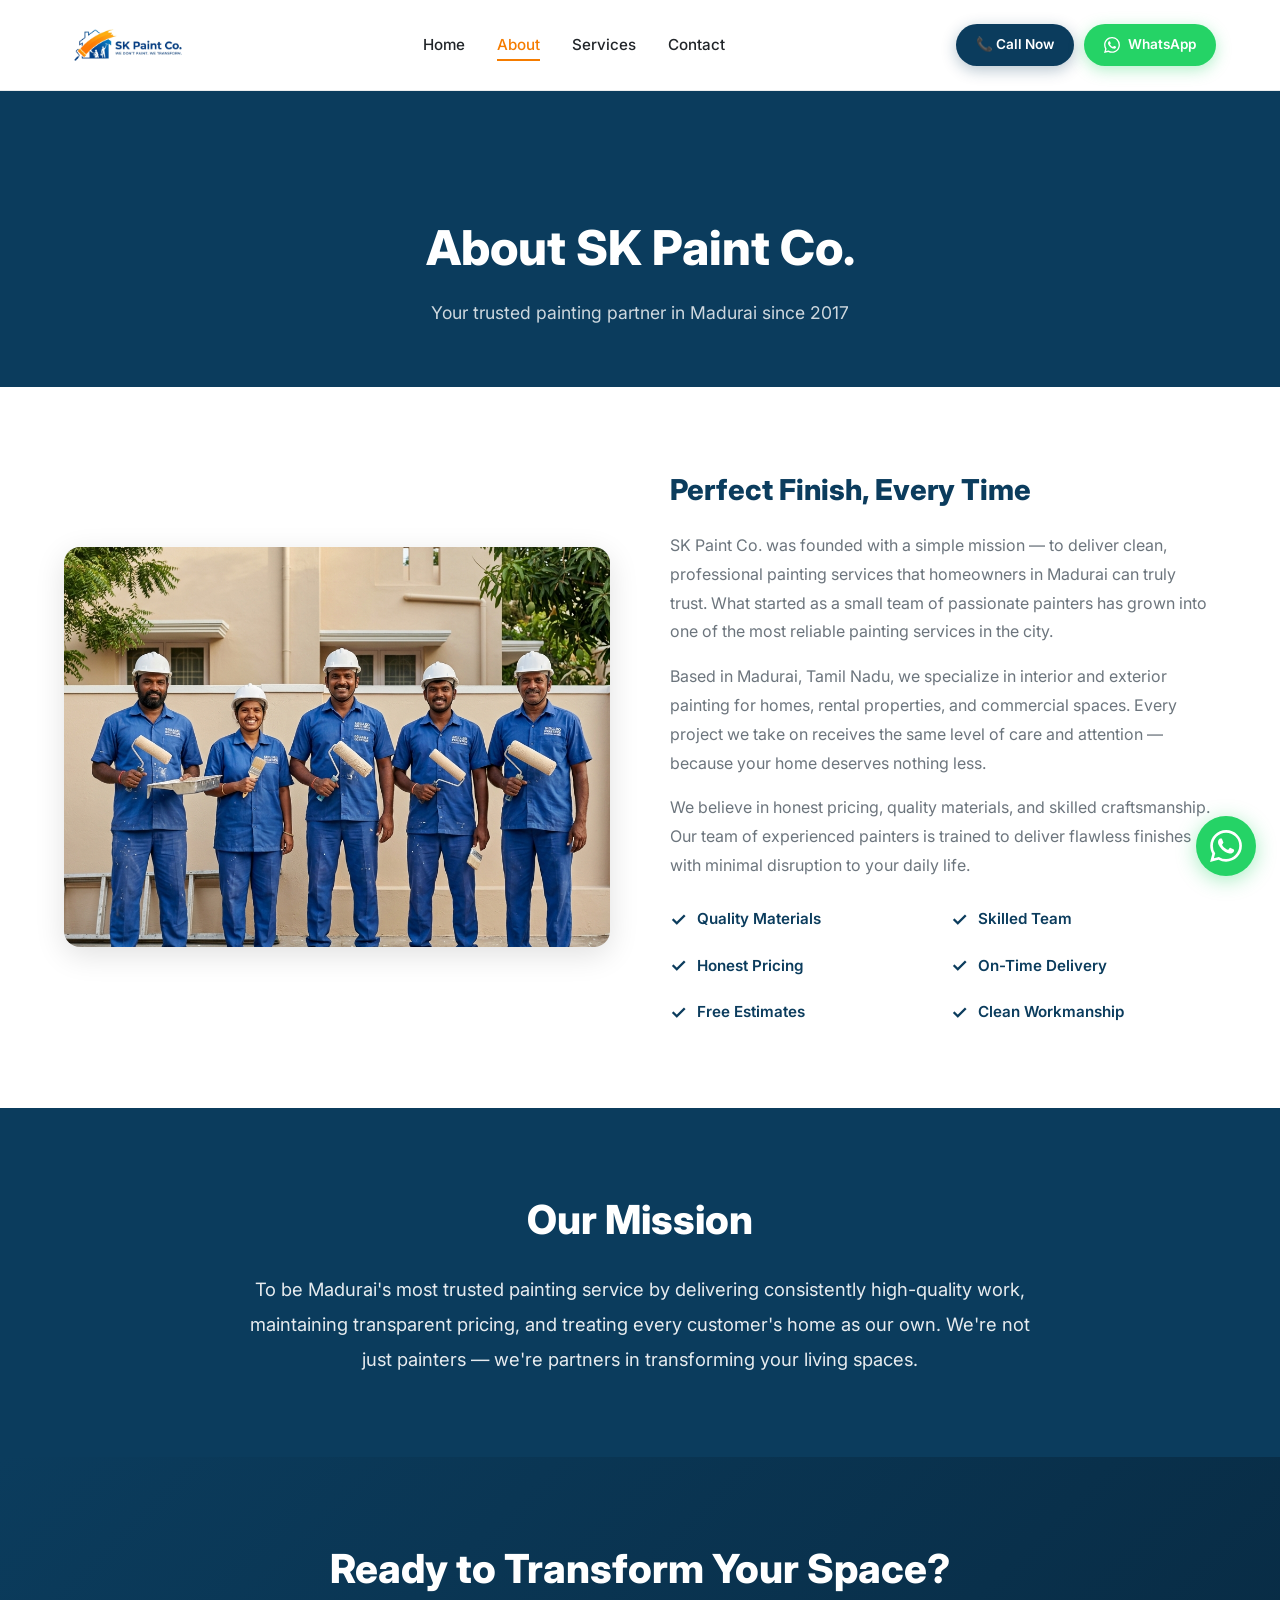
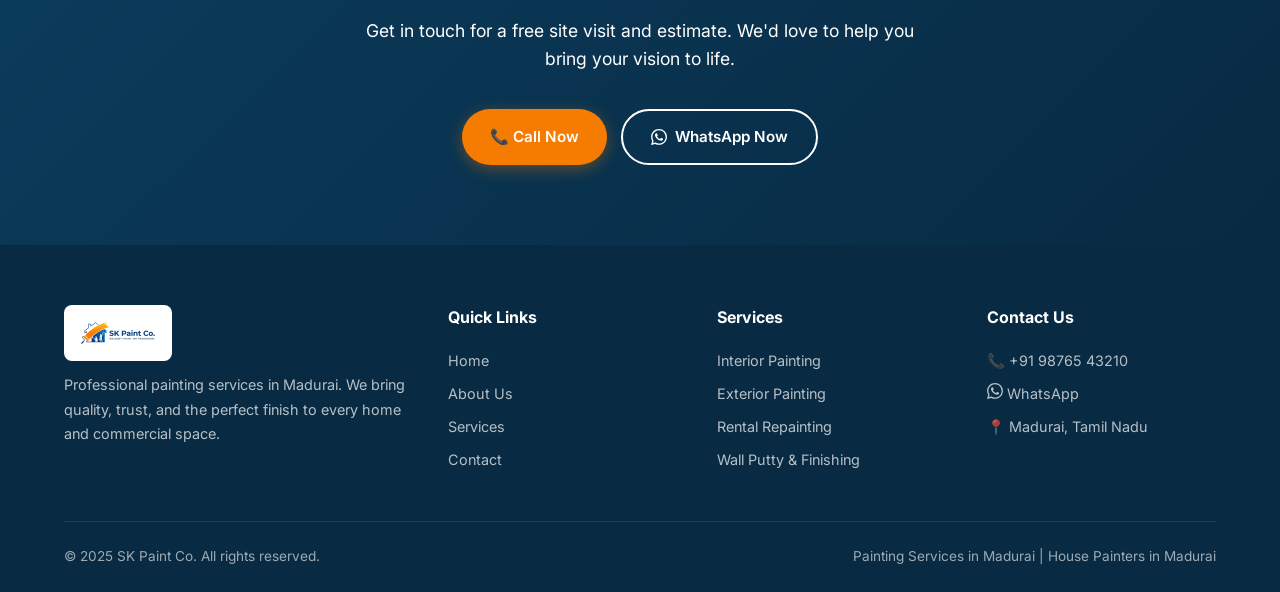
==== about.html @ 04d04ddc "feat: implement multi-page website and contact form for SK Paint Co." ====
<!DOCTYPE html>
<html lang="en">
<head>
  <meta charset="UTF-8">
  <meta name="viewport" content="width=device-width, initial-scale=1.0">
  <title>About Us — SK Paint Co. | House Painters in Madurai</title>
  <meta name="description" content="Learn about SK Paint Co., Madurai's trusted painting service. Our skilled team delivers clean, professional interior and exterior painting with on-time delivery.">
  <link rel="stylesheet" href="style.css">
</head>
<body>

  <!-- HEADER -->
  <header class="header" id="header">
    <div class="container header-inner">
      <a href="index.html" class="logo">
        <img src="images/Logo.jpeg" alt="SK Paint Co." class="logo-img">
      </a>
      <nav class="nav-links">
        <a href="index.html">Home</a>
        <a href="about.html" class="active">About</a>
        <a href="services.html">Services</a>
        <a href="contact.html">Contact</a>
      </nav>
      <div class="header-cta">
        <a href="tel:+919876543210" class="btn btn-call">📞 Call Now</a>
        <a href="https://wa.me/919876543210?text=Hi%20SK%20Paint%20Co.%2C%20I%27d%20like%20a%20free%20quote." class="btn btn-whatsapp" target="_blank"><svg style="width:16px;height:16px;fill:currentColor" viewBox="0 0 24 24"><path d="M17.472 14.382c-.297-.149-1.758-.867-2.03-.967-.273-.099-.471-.148-.67.15-.197.297-.767.966-.94 1.164-.173.199-.347.223-.644.075-.297-.15-1.255-.463-2.39-1.475-.883-.788-1.48-1.761-1.653-2.059-.173-.297-.018-.458.13-.606.134-.133.298-.347.446-.52.149-.174.198-.298.298-.497.099-.198.05-.371-.025-.52-.075-.149-.669-1.612-.916-2.207-.242-.579-.487-.5-.669-.51-.173-.008-.371-.01-.57-.01-.198 0-.52.074-.792.372-.272.297-1.04 1.016-1.04 2.479 0 1.462 1.065 2.875 1.213 3.074.149.198 2.096 3.2 5.077 4.487.709.306 1.262.489 1.694.625.712.227 1.36.195 1.871.118.571-.085 1.758-.719 2.006-1.413.248-.694.248-1.289.173-1.413-.074-.124-.272-.198-.57-.347m-5.421 7.403h-.004a9.87 9.87 0 01-5.031-1.378l-.361-.214-3.741.982.998-3.648-.235-.374a9.86 9.86 0 01-1.51-5.26c.001-5.45 4.436-9.884 9.888-9.884 2.64 0 5.122 1.03 6.988 2.898a9.825 9.825 0 012.893 6.994c-.003 5.45-4.437 9.884-9.885 9.884m8.413-18.297A11.815 11.815 0 0012.05 0C5.495 0 .16 5.335.157 11.892c0 2.096.547 4.142 1.588 5.945L.057 24l6.305-1.654a11.882 11.882 0 005.683 1.448h.005c6.554 0 11.89-5.335 11.893-11.893a11.821 11.821 0 00-3.48-8.413z"/></svg> WhatsApp</a>
      </div>
      <button class="hamburger" id="hamburger" aria-label="Menu">
        <span></span><span></span><span></span>
      </button>
    </div>
  </header>

  <nav class="mobile-nav" id="mobile-nav">
    <a href="index.html">Home</a>
    <a href="about.html" class="active">About</a>
    <a href="services.html">Services</a>
    <a href="contact.html">Contact</a>
    <a href="tel:+919876543210" class="btn btn-call">📞 Call Now</a>
    <a href="https://wa.me/919876543210?text=Hi%20SK%20Paint%20Co.%2C%20I%27d%20like%20a%20free%20quote." class="btn btn-whatsapp" target="_blank"><svg style="width:16px;height:16px;fill:currentColor" viewBox="0 0 24 24"><path d="M17.472 14.382c-.297-.149-1.758-.867-2.03-.967-.273-.099-.471-.148-.67.15-.197.297-.767.966-.94 1.164-.173.199-.347.223-.644.075-.297-.15-1.255-.463-2.39-1.475-.883-.788-1.48-1.761-1.653-2.059-.173-.297-.018-.458.13-.606.134-.133.298-.347.446-.52.149-.174.198-.298.298-.497.099-.198.05-.371-.025-.52-.075-.149-.669-1.612-.916-2.207-.242-.579-.487-.5-.669-.51-.173-.008-.371-.01-.57-.01-.198 0-.52.074-.792.372-.272.297-1.04 1.016-1.04 2.479 0 1.462 1.065 2.875 1.213 3.074.149.198 2.096 3.2 5.077 4.487.709.306 1.262.489 1.694.625.712.227 1.36.195 1.871.118.571-.085 1.758-.719 2.006-1.413.248-.694.248-1.289.173-1.413-.074-.124-.272-.198-.57-.347m-5.421 7.403h-.004a9.87 9.87 0 01-5.031-1.378l-.361-.214-3.741.982.998-3.648-.235-.374a9.86 9.86 0 01-1.51-5.26c.001-5.45 4.436-9.884 9.888-9.884 2.64 0 5.122 1.03 6.988 2.898a9.825 9.825 0 012.893 6.994c-.003 5.45-4.437 9.884-9.885 9.884m8.413-18.297A11.815 11.815 0 0012.05 0C5.495 0 .16 5.335.157 11.892c0 2.096.547 4.142 1.588 5.945L.057 24l6.305-1.654a11.882 11.882 0 005.683 1.448h.005c6.554 0 11.89-5.335 11.893-11.893a11.821 11.821 0 00-3.48-8.413z"/></svg> WhatsApp Us</a>
  </nav>

  <!-- PAGE HERO -->
  <section class="page-hero">
    <div class="container">
      <h1>About SK Paint Co.</h1>
      <p>Your trusted painting partner in Madurai since 2017</p>
    </div>
  </section>

  <!-- ABOUT CONTENT -->
  <section class="section">
    <div class="container about-content">
      <div class="about-img fade-up">
        <img src="images/about-team.png" alt="SK Paint Co. professional painting team in Madurai">
      </div>
      <div class="about-text fade-up">
        <h2>Perfect Finish, Every Time</h2>
        <p>SK Paint Co. was founded with a simple mission — to deliver clean, professional painting services that homeowners in Madurai can truly trust. What started as a small team of passionate painters has grown into one of the most reliable painting services in the city.</p>
        <p>Based in Madurai, Tamil Nadu, we specialize in interior and exterior painting for homes, rental properties, and commercial spaces. Every project we take on receives the same level of care and attention — because your home deserves nothing less.</p>
        <p>We believe in honest pricing, quality materials, and skilled craftsmanship. Our team of experienced painters is trained to deliver flawless finishes with minimal disruption to your daily life.</p>
        <div class="about-values">
          <div class="about-value"><span>✓</span> Quality Materials</div>
          <div class="about-value"><span>✓</span> Skilled Team</div>
          <div class="about-value"><span>✓</span> Honest Pricing</div>
          <div class="about-value"><span>✓</span> On-Time Delivery</div>
          <div class="about-value"><span>✓</span> Free Estimates</div>
          <div class="about-value"><span>✓</span> Clean Workmanship</div>
        </div>
      </div>
    </div>
  </section>

  <!-- MISSION -->
  <section class="section why-section">
    <div class="container" style="text-align:center; max-width:800px;">
      <h2 class="section-title fade-up" style="color:#fff">Our Mission</h2>
      <p class="fade-up" style="font-size:1.15rem; opacity:.9; line-height:1.9; margin-top:20px;">
        To be Madurai's most trusted painting service by delivering consistently high-quality work, maintaining transparent pricing, and treating every customer's home as our own. We're not just painters — we're partners in transforming your living spaces.
      </p>
    </div>
  </section>

  <!-- CTA -->
  <section class="cta-section">
    <div class="container">
      <h2 class="fade-up">Ready to Transform Your Space?</h2>
      <p class="fade-up">Get in touch for a free site visit and estimate. We'd love to help you bring your vision to life.</p>
      <div class="cta-btns fade-up">
        <a href="tel:+919876543210" class="btn btn-primary">📞 Call Now</a>
        <a href="https://wa.me/919876543210?text=Hi%20SK%20Paint%20Co.%2C%20I%27d%20like%20a%20free%20quote." class="btn btn-outline" target="_blank"><svg style="width:16px;height:16px;fill:currentColor" viewBox="0 0 24 24"><path d="M17.472 14.382c-.297-.149-1.758-.867-2.03-.967-.273-.099-.471-.148-.67.15-.197.297-.767.966-.94 1.164-.173.199-.347.223-.644.075-.297-.15-1.255-.463-2.39-1.475-.883-.788-1.48-1.761-1.653-2.059-.173-.297-.018-.458.13-.606.134-.133.298-.347.446-.52.149-.174.198-.298.298-.497.099-.198.05-.371-.025-.52-.075-.149-.669-1.612-.916-2.207-.242-.579-.487-.5-.669-.51-.173-.008-.371-.01-.57-.01-.198 0-.52.074-.792.372-.272.297-1.04 1.016-1.04 2.479 0 1.462 1.065 2.875 1.213 3.074.149.198 2.096 3.2 5.077 4.487.709.306 1.262.489 1.694.625.712.227 1.36.195 1.871.118.571-.085 1.758-.719 2.006-1.413.248-.694.248-1.289.173-1.413-.074-.124-.272-.198-.57-.347m-5.421 7.403h-.004a9.87 9.87 0 01-5.031-1.378l-.361-.214-3.741.982.998-3.648-.235-.374a9.86 9.86 0 01-1.51-5.26c.001-5.45 4.436-9.884 9.888-9.884 2.64 0 5.122 1.03 6.988 2.898a9.825 9.825 0 012.893 6.994c-.003 5.45-4.437 9.884-9.885 9.884m8.413-18.297A11.815 11.815 0 0012.05 0C5.495 0 .16 5.335.157 11.892c0 2.096.547 4.142 1.588 5.945L.057 24l6.305-1.654a11.882 11.882 0 005.683 1.448h.005c6.554 0 11.89-5.335 11.893-11.893a11.821 11.821 0 00-3.48-8.413z"/></svg> WhatsApp Now</a>
      </div>
    </div>
  </section>

  <!-- FOOTER -->
  <footer class="footer">
    <div class="container">
      <div class="footer-grid">
        <div class="footer-about">
          <div class="logo">
            <img src="images/Logo.jpeg" alt="SK Paint Co." class="logo-img">
          </div>
          <p>Professional painting services in Madurai. We bring quality, trust, and the perfect finish to every home and commercial space.</p>
        </div>
        <div>
          <h4>Quick Links</h4>
          <div class="footer-links">
            <a href="index.html">Home</a>
            <a href="about.html">About Us</a>
            <a href="services.html">Services</a>
            <a href="contact.html">Contact</a>
          </div>
        </div>
        <div>
          <h4>Services</h4>
          <div class="footer-links">
            <a href="services.html">Interior Painting</a>
            <a href="services.html">Exterior Painting</a>
            <a href="services.html">Rental Repainting</a>
            <a href="services.html">Wall Putty & Finishing</a>
          </div>
        </div>
        <div>
          <h4>Contact Us</h4>
          <div class="footer-links">
            <a href="tel:+919876543210">📞 +91 98765 43210</a>
            <a href="https://wa.me/919876543210" target="_blank"><svg style="width:16px;height:16px;fill:currentColor" viewBox="0 0 24 24"><path d="M17.472 14.382c-.297-.149-1.758-.867-2.03-.967-.273-.099-.471-.148-.67.15-.197.297-.767.966-.94 1.164-.173.199-.347.223-.644.075-.297-.15-1.255-.463-2.39-1.475-.883-.788-1.48-1.761-1.653-2.059-.173-.297-.018-.458.13-.606.134-.133.298-.347.446-.52.149-.174.198-.298.298-.497.099-.198.05-.371-.025-.52-.075-.149-.669-1.612-.916-2.207-.242-.579-.487-.5-.669-.51-.173-.008-.371-.01-.57-.01-.198 0-.52.074-.792.372-.272.297-1.04 1.016-1.04 2.479 0 1.462 1.065 2.875 1.213 3.074.149.198 2.096 3.2 5.077 4.487.709.306 1.262.489 1.694.625.712.227 1.36.195 1.871.118.571-.085 1.758-.719 2.006-1.413.248-.694.248-1.289.173-1.413-.074-.124-.272-.198-.57-.347m-5.421 7.403h-.004a9.87 9.87 0 01-5.031-1.378l-.361-.214-3.741.982.998-3.648-.235-.374a9.86 9.86 0 01-1.51-5.26c.001-5.45 4.436-9.884 9.888-9.884 2.64 0 5.122 1.03 6.988 2.898a9.825 9.825 0 012.893 6.994c-.003 5.45-4.437 9.884-9.885 9.884m8.413-18.297A11.815 11.815 0 0012.05 0C5.495 0 .16 5.335.157 11.892c0 2.096.547 4.142 1.588 5.945L.057 24l6.305-1.654a11.882 11.882 0 005.683 1.448h.005c6.554 0 11.89-5.335 11.893-11.893a11.821 11.821 0 00-3.48-8.413z"/></svg> WhatsApp</a>
            <a>📍 Madurai, Tamil Nadu</a>
          </div>
        </div>
      </div>
      <div class="footer-bottom">
        <p>&copy; 2025 SK Paint Co. All rights reserved.</p>
        <p>Painting Services in Madurai | House Painters in Madurai</p>
      </div>
    </div>
  </footer>

  <a href="https://wa.me/919876543210?text=Hi%20SK%20Paint%20Co.%2C%20I%27d%20like%20a%20free%20quote." class="whatsapp-float" target="_blank" aria-label="Chat on WhatsApp">
    <svg viewBox="0 0 24 24"><path d="M17.472 14.382c-.297-.149-1.758-.867-2.03-.967-.273-.099-.471-.148-.67.15-.197.297-.767.966-.94 1.164-.173.199-.347.223-.644.075-.297-.15-1.255-.463-2.39-1.475-.883-.788-1.48-1.761-1.653-2.059-.173-.297-.018-.458.13-.606.134-.133.298-.347.446-.52.149-.174.198-.298.298-.497.099-.198.05-.371-.025-.52-.075-.149-.669-1.612-.916-2.207-.242-.579-.487-.5-.669-.51-.173-.008-.371-.01-.57-.01-.198 0-.52.074-.792.372-.272.297-1.04 1.016-1.04 2.479 0 1.462 1.065 2.875 1.213 3.074.149.198 2.096 3.2 5.077 4.487.709.306 1.262.489 1.694.625.712.227 1.36.195 1.871.118.571-.085 1.758-.719 2.006-1.413.248-.694.248-1.289.173-1.413-.074-.124-.272-.198-.57-.347m-5.421 7.403h-.004a9.87 9.87 0 01-5.031-1.378l-.361-.214-3.741.982.998-3.648-.235-.374a9.86 9.86 0 01-1.51-5.26c.001-5.45 4.436-9.884 9.888-9.884 2.64 0 5.122 1.03 6.988 2.898a9.825 9.825 0 012.893 6.994c-.003 5.45-4.437 9.884-9.885 9.884m8.413-18.297A11.815 11.815 0 0012.05 0C5.495 0 .16 5.335.157 11.892c0 2.096.547 4.142 1.588 5.945L.057 24l6.305-1.654a11.882 11.882 0 005.683 1.448h.005c6.554 0 11.89-5.335 11.893-11.893a11.821 11.821 0 00-3.48-8.413z"/></svg>
  </a>

  <script src="script.js"></script>
</body>
</html>
---- style.css ----
/* ===== GOOGLE FONTS ===== */
@import url('https://fonts.googleapis.com/css2?family=Inter:wght@400;500;600;700;800&display=swap');

/* ===== CSS VARIABLES ===== */
:root {
  --primary: #0B3C5D;
  --primary-light: #134e75;
  --primary-dark: #082a42;
  --secondary: #F57C00;
  --secondary-light: #ff9800;
  --secondary-dark: #e06500;
  --white: #ffffff;
  --off-white: #f8f9fa;
  --light-grey: #f0f2f5;
  --mid-grey: #dee2e6;
  --text: #212529;
  --text-light: #6c757d;
  --shadow-sm: 0 1px 3px rgba(0,0,0,.08);
  --shadow-md: 0 4px 12px rgba(0,0,0,.1);
  --shadow-lg: 0 8px 30px rgba(0,0,0,.12);
  --radius: 10px;
  --radius-lg: 16px;
  --transition: .3s ease;
  --max-width: 1200px;
}

/* ===== RESET ===== */
*, *::before, *::after { box-sizing: border-box; margin: 0; padding: 0; }
html { scroll-behavior: smooth; scroll-padding-top: 95px; }
body {
  font-family: 'Inter', system-ui, sans-serif;
  color: var(--text);
  line-height: 1.6;
  background: var(--white);
  -webkit-font-smoothing: antialiased;
}
img { max-width: 100%; height: auto; display: block; }
a { text-decoration: none; color: inherit; }
ul { list-style: none; }
button { cursor: pointer; border: none; font-family: inherit; }

/* ===== UTILITIES ===== */
.container { width: 90%; max-width: var(--max-width); margin: 0 auto; }
.section { padding: 80px 0; }
.section-title {
  font-size: clamp(1.75rem, 4vw, 2.5rem);
  font-weight: 800;
  color: var(--primary);
  text-align: center;
  margin-bottom: 12px;
}
.section-subtitle {
  text-align: center;
  color: var(--text-light);
  font-size: 1.05rem;
  max-width: 600px;
  margin: 0 auto 48px;
}
.btn {
  display: inline-flex;
  align-items: center;
  gap: 8px;
  padding: 14px 28px;
  border-radius: 50px;
  font-weight: 600;
  font-size: .95rem;
  transition: var(--transition);
  white-space: nowrap;
}
.btn-primary {
  background: var(--secondary);
  color: var(--white);
  box-shadow: 0 4px 15px rgba(245,124,0,.35);
}
.btn-primary:hover { background: var(--secondary-dark); transform: translateY(-2px); box-shadow: 0 6px 20px rgba(245,124,0,.45); }
.btn-outline {
  background: transparent;
  color: var(--white);
  border: 2px solid var(--white);
}
.btn-outline:hover { background: var(--white); color: var(--primary); }
.btn-outline-dark {
  background: transparent;
  color: var(--primary);
  border: 2px solid var(--primary);
}
.btn-outline-dark:hover { background: var(--primary); color: var(--white); }
.btn-whatsapp {
  background: #25D366;
  color: var(--white);
  box-shadow: 0 4px 15px rgba(37,211,102,.35);
}
.btn-whatsapp:hover { background: #1fb855; transform: translateY(-2px); }
.btn-call {
  background: var(--primary);
  color: var(--white);
  box-shadow: 0 4px 15px rgba(11,60,93,.3);
}
.btn-call:hover { background: var(--primary-light); transform: translateY(-2px); }

/* ===== HEADER ===== */
.header {
  position: fixed;
  top: 0; left: 0; right: 0;
  z-index: 1000;
  background: rgba(255,255,255,.95);
  backdrop-filter: blur(10px);
  border-bottom: 1px solid rgba(0,0,0,.06);
  transition: var(--transition);
}
.header.scrolled { box-shadow: var(--shadow-md); }
.header-inner {
  display: flex;
  align-items: center;
  justify-content: space-between;
  height: 90px;
}
.logo { display: flex; align-items: center; }
.logo-img {
  height: 70px;
  width: auto;
  object-fit: contain;
}
.footer .logo-img {
  height: 56px;
  background: var(--white);
  border-radius: 8px;
  padding: 4px 10px;
}
.nav-links { display: flex; gap: 32px; align-items: center; }
.nav-links a {
  font-weight: 500;
  color: var(--text);
  position: relative;
  font-size: .95rem;
  transition: var(--transition);
}
.nav-links a:hover, .nav-links a.active { color: var(--secondary); }
.nav-links a::after {
  content: '';
  position: absolute;
  bottom: -4px; left: 0;
  width: 0; height: 2px;
  background: var(--secondary);
  transition: var(--transition);
}
.nav-links a:hover::after, .nav-links a.active::after { width: 100%; }
.header-cta { display: flex; gap: 10px; }
.header-cta .btn { padding: 10px 20px; font-size: .85rem; }
.hamburger {
  display: none;
  flex-direction: column;
  gap: 5px;
  background: none;
  padding: 5px;
}
.hamburger span {
  width: 24px; height: 2.5px;
  background: var(--primary);
  border-radius: 2px;
  transition: var(--transition);
}
.mobile-nav {
  display: none;
  position: fixed;
  top: 90px; left: 0; right: 0; bottom: 0;
  background: var(--white);
  z-index: 999;
  padding: 30px;
  flex-direction: column;
  gap: 8px;
}
.mobile-nav.open { display: flex; }
.mobile-nav a {
  font-size: 1.1rem;
  padding: 14px 0;
  font-weight: 500;
  border-bottom: 1px solid var(--light-grey);
  color: var(--text);
}
.mobile-nav a.active { color: var(--secondary); }
.mobile-nav .btn { margin-top: 10px; justify-content: center; }

@media (max-width: 900px) {
  .nav-links, .header-cta { display: none; }
  .hamburger { display: flex; }
}

/* ===== HERO ===== */
.hero {
  position: relative;
  min-height: 92vh;
  display: flex;
  align-items: center;
  overflow: hidden;
  margin-top: 90px;
}
.hero-bg {
  position: absolute;
  inset: 0;
  background-size: cover;
  background-position: center;
  filter: brightness(.35);
}
.hero-content {
  position: relative;
  z-index: 2;
  color: var(--white);
  max-width: 680px;
}
.hero-badge {
  display: inline-flex;
  align-items: center;
  gap: 8px;
  background: rgba(245,124,0,.2);
  border: 1px solid rgba(245,124,0,.4);
  padding: 8px 18px;
  border-radius: 50px;
  font-size: .85rem;
  font-weight: 500;
  color: var(--secondary-light);
  margin-bottom: 24px;
}
.hero h1 {
  font-size: clamp(2rem, 5.5vw, 3.5rem);
  font-weight: 800;
  line-height: 1.15;
  margin-bottom: 20px;
}
.hero h1 span { color: var(--secondary); }
.hero p {
  font-size: clamp(1rem, 2vw, 1.2rem);
  opacity: .9;
  margin-bottom: 36px;
  line-height: 1.7;
}
.hero-btns { display: flex; gap: 14px; flex-wrap: wrap; }
.hero-stats {
  display: flex;
  gap: 40px;
  margin-top: 50px;
  padding-top: 30px;
  border-top: 1px solid rgba(255,255,255,.15);
}
.hero-stat h3 { font-size: 1.8rem; font-weight: 800; color: var(--secondary); }
.hero-stat p { font-size: .85rem; opacity: .7; margin-top: 2px; }

/* ===== SERVICES CARDS ===== */
.services-grid {
  display: grid;
  grid-template-columns: repeat(auto-fit, minmax(260px, 1fr));
  gap: 24px;
}
.service-card {
  background: var(--white);
  border-radius: var(--radius-lg);
  padding: 36px 28px;
  box-shadow: var(--shadow-sm);
  border: 1px solid var(--light-grey);
  transition: var(--transition);
  text-align: center;
}
.service-card:hover {
  transform: translateY(-6px);
  box-shadow: var(--shadow-lg);
  border-color: var(--secondary);
}
.service-icon {
  width: 64px; height: 64px;
  background: linear-gradient(135deg, var(--primary), var(--primary-light));
  border-radius: 16px;
  display: flex; align-items: center; justify-content: center;
  margin: 0 auto 20px;
  font-size: 1.6rem;
  color: var(--white);
}
.service-card h3 { font-size: 1.15rem; font-weight: 700; color: var(--primary); margin-bottom: 10px; }
.service-card p { font-size: .9rem; color: var(--text-light); line-height: 1.6; }

/* ===== WHY CHOOSE US ===== */
.why-section { background: var(--primary); color: var(--white); }
.why-section .section-title { color: var(--white); }
.why-section .section-subtitle { color: rgba(255,255,255,.7); }
.why-grid {
  display: grid;
  grid-template-columns: repeat(auto-fit, minmax(200px, 1fr));
  gap: 30px;
}
.why-card {
  text-align: center;
  padding: 30px 20px;
  border-radius: var(--radius-lg);
  background: rgba(255,255,255,.06);
  border: 1px solid rgba(255,255,255,.1);
  transition: var(--transition);
}
.why-card:hover { background: rgba(255,255,255,.1); transform: translateY(-4px); }
.why-icon {
  font-size: 2.2rem;
  margin-bottom: 16px;
}
.why-card h3 { font-size: 1.05rem; font-weight: 700; margin-bottom: 8px; }
.why-card p { font-size: .85rem; opacity: .75; line-height: 1.6; }

/* ===== GALLERY ===== */
.gallery-grid {
  display: grid;
  grid-template-columns: repeat(auto-fit, minmax(320px, 1fr));
  gap: 24px;
}
.gallery-item {
  border-radius: var(--radius-lg);
  overflow: hidden;
  box-shadow: var(--shadow-md);
  position: relative;
}
.gallery-item img {
  width: 100%;
  height: 280px;
  object-fit: cover;
  transition: transform .5s ease;
}
.gallery-item:hover img { transform: scale(1.05); }
.gallery-label {
  position: absolute;
  bottom: 0; left: 0; right: 0;
  padding: 16px 20px;
  background: linear-gradient(transparent, rgba(0,0,0,.7));
  color: var(--white);
  font-weight: 600;
  font-size: .9rem;
}

/* ===== TESTIMONIALS ===== */
.testimonials-section { background: var(--off-white); }
.testimonials-grid {
  display: grid;
  grid-template-columns: repeat(auto-fit, minmax(300px, 1fr));
  gap: 24px;
}
.testimonial-card {
  background: var(--white);
  border-radius: var(--radius-lg);
  padding: 32px;
  box-shadow: var(--shadow-sm);
  border: 1px solid var(--light-grey);
}
.testimonial-stars { color: #fbbf24; font-size: 1.1rem; margin-bottom: 14px; letter-spacing: 2px; }
.testimonial-card p { font-size: .95rem; color: var(--text-light); line-height: 1.7; margin-bottom: 20px; font-style: italic; }
.testimonial-author { display: flex; align-items: center; gap: 12px; }
.testimonial-avatar {
  width: 44px; height: 44px;
  border-radius: 50%;
  background: var(--primary);
  display: flex; align-items: center; justify-content: center;
  color: var(--white); font-weight: 700; font-size: 1rem;
}
.testimonial-name { font-weight: 600; font-size: .95rem; }
.testimonial-location { font-size: .8rem; color: var(--text-light); }

/* ===== CTA BANNER ===== */
.cta-section {
  background: linear-gradient(135deg, var(--primary) 0%, var(--primary-dark) 100%);
  color: var(--white);
  text-align: center;
  padding: 80px 0;
}
.cta-section h2 {
  font-size: clamp(1.75rem, 4vw, 2.5rem);
  font-weight: 800;
  margin-bottom: 16px;
}
.cta-section p { opacity: .85; font-size: 1.1rem; margin-bottom: 36px; max-width: 550px; margin-left: auto; margin-right: auto; }
.cta-btns { display: flex; gap: 14px; justify-content: center; flex-wrap: wrap; }

/* ===== ABOUT PAGE ===== */
.page-hero {
  background: var(--primary);
  color: var(--white);
  text-align: center;
  padding: 120px 0 60px;
  margin-top: 90px;
}
.page-hero h1 { font-size: clamp(2rem, 4vw, 3rem); font-weight: 800; margin-bottom: 12px; }
.page-hero p { opacity: .8; font-size: 1.1rem; }
.about-content {
  display: grid;
  grid-template-columns: 1fr 1fr;
  gap: 60px;
  align-items: center;
}
.about-img { border-radius: var(--radius-lg); overflow: hidden; box-shadow: var(--shadow-lg); }
.about-img img { width: 100%; height: 400px; object-fit: cover; }
.about-text h2 { font-size: 1.8rem; font-weight: 800; color: var(--primary); margin-bottom: 18px; }
.about-text p { color: var(--text-light); margin-bottom: 16px; line-height: 1.8; }
.about-values {
  display: grid;
  grid-template-columns: 1fr 1fr;
  gap: 16px;
  margin-top: 24px;
}
.about-value {
  display: flex;
  align-items: center;
  gap: 10px;
  font-weight: 600;
  color: var(--primary);
  font-size: .95rem;
}
.about-value span { font-size: 1.2rem; }

@media (max-width: 768px) {
  .about-content { grid-template-columns: 1fr; gap: 30px; }
  .about-img img { height: 260px; }
}

/* ===== SERVICE DETAIL ===== */
.service-detail {
  display: grid;
  grid-template-columns: 1fr 1fr;
  gap: 50px;
  align-items: start;
  padding: 40px 0;
  border-bottom: 1px solid var(--light-grey);
}
.service-detail:last-child { border-bottom: none; }
.service-detail:nth-child(even) { direction: rtl; }
.service-detail:nth-child(even) > * { direction: ltr; }
.service-detail-img { border-radius: var(--radius-lg); overflow: hidden; box-shadow: var(--shadow-md); }
.service-detail-img img { width: 100%; height: 300px; object-fit: cover; }
.service-detail-content h3 { font-size: 1.5rem; font-weight: 700; color: var(--primary); margin-bottom: 12px; }
.service-detail-content > p { color: var(--text-light); margin-bottom: 20px; line-height: 1.7; }
.service-benefits { display: flex; flex-direction: column; gap: 10px; margin-bottom: 20px; }
.service-benefits li {
  display: flex; align-items: center; gap: 10px;
  font-size: .9rem; color: var(--text);
}
.service-benefits li::before { content: '✓'; color: var(--secondary); font-weight: 700; }
.service-suitable {
  background: var(--off-white);
  padding: 14px 18px;
  border-radius: var(--radius);
  font-size: .85rem;
  color: var(--text-light);
}
.service-suitable strong { color: var(--primary); }

@media (max-width: 768px) {
  .service-detail { grid-template-columns: 1fr; gap: 24px; }
  .service-detail:nth-child(even) { direction: ltr; }
}

/* ===== CONTACT ===== */
.contact-grid {
  display: grid;
  grid-template-columns: 1fr 1.2fr;
  gap: 50px;
}
.contact-info-card {
  background: var(--primary);
  color: var(--white);
  border-radius: var(--radius-lg);
  padding: 40px;
}
.contact-info-card h3 { font-size: 1.5rem; font-weight: 700; margin-bottom: 8px; }
.contact-info-card > p { opacity: .8; margin-bottom: 30px; font-size: .95rem; }
.contact-item {
  display: flex;
  align-items: center;
  gap: 16px;
  margin-bottom: 24px;
}
.contact-item-icon {
  width: 48px; height: 48px;
  background: rgba(255,255,255,.1);
  border-radius: 12px;
  display: flex; align-items: center; justify-content: center;
  font-size: 1.3rem;
  flex-shrink: 0;
}
.contact-item-text h4 { font-weight: 600; margin-bottom: 2px; }
.contact-item-text p { font-size: .9rem; opacity: .8; }
.contact-item-text a { color: var(--white); }
.contact-item-text a:hover { color: var(--secondary); }
.contact-socials { display: flex; gap: 12px; margin-top: 30px; padding-top: 24px; border-top: 1px solid rgba(255,255,255,.15); }
.contact-socials a {
  width: 42px; height: 42px;
  background: rgba(255,255,255,.1);
  border-radius: 10px;
  display: flex; align-items: center; justify-content: center;
  font-size: 1.1rem;
  transition: var(--transition);
}
.contact-socials a:hover { background: var(--secondary); }
.contact-form {
  background: var(--white);
  border-radius: var(--radius-lg);
  padding: 40px;
  box-shadow: var(--shadow-md);
  border: 1px solid var(--light-grey);
}
.contact-form h3 { font-size: 1.3rem; font-weight: 700; color: var(--primary); margin-bottom: 24px; }
.form-group { margin-bottom: 18px; }
.form-group label { display: block; font-weight: 500; font-size: .9rem; margin-bottom: 6px; color: var(--text); }
.form-group input, .form-group textarea, .form-group select {
  width: 100%;
  padding: 12px 16px;
  border: 1.5px solid var(--mid-grey);
  border-radius: var(--radius);
  font-family: inherit;
  font-size: .95rem;
  transition: var(--transition);
  background: var(--off-white);
}
.form-group input:focus, .form-group textarea:focus, .form-group select:focus {
  outline: none;
  border-color: var(--primary);
  background: var(--white);
  box-shadow: 0 0 0 3px rgba(11,60,93,.1);
}
.form-group textarea { resize: vertical; min-height: 100px; }
.form-row { display: grid; grid-template-columns: 1fr 1fr; gap: 16px; }
.form-submit { width: 100%; padding: 14px; font-size: 1rem; margin-top: 8px; }

@media (max-width: 768px) {
  .contact-grid { grid-template-columns: 1fr; }
  .form-row { grid-template-columns: 1fr; }
}

/* ===== FOOTER ===== */
.footer {
  background: var(--primary-dark);
  color: var(--white);
  padding: 60px 0 0;
}
.footer-grid {
  display: grid;
  grid-template-columns: 1.5fr 1fr 1fr 1fr;
  gap: 40px;
  padding-bottom: 40px;
  border-bottom: 1px solid rgba(255,255,255,.1);
}
.footer-about p { opacity: .7; font-size: .9rem; line-height: 1.7; margin-top: 12px; }
.footer h4 { font-size: 1rem; font-weight: 700; margin-bottom: 18px; }
.footer-links a { display: block; opacity: .7; font-size: .9rem; margin-bottom: 10px; transition: var(--transition); }
.footer-links a:hover { opacity: 1; color: var(--secondary); }
.footer-bottom {
  display: flex;
  justify-content: space-between;
  align-items: center;
  padding: 24px 0;
  font-size: .85rem;
  opacity: .6;
}

@media (max-width: 768px) {
  .footer-grid { grid-template-columns: 1fr 1fr; }
  .footer-bottom { flex-direction: column; gap: 8px; text-align: center; }
}
@media (max-width: 480px) {
  .footer-grid { grid-template-columns: 1fr; }
}

/* ===== FLOATING WHATSAPP ===== */
.whatsapp-float {
  position: fixed;
  bottom: 24px; right: 24px;
  z-index: 999;
  width: 60px; height: 60px;
  background: #25D366;
  border-radius: 50%;
  display: flex; align-items: center; justify-content: center;
  box-shadow: 0 4px 20px rgba(37,211,102,.4);
  transition: var(--transition);
  animation: pulse-wa 2s infinite;
}
.whatsapp-float:hover { transform: scale(1.1); }
.whatsapp-float svg { width: 32px; height: 32px; fill: white; }
@keyframes pulse-wa {
  0%, 100% { box-shadow: 0 4px 20px rgba(37,211,102,.4); }
  50% { box-shadow: 0 4px 30px rgba(37,211,102,.6); }
}

/* ===== ANIMATIONS ===== */
.fade-up {
  opacity: 0;
  transform: translateY(30px);
  transition: opacity .6s ease, transform .6s ease;
}
.fade-up.visible { opacity: 1; transform: translateY(0); }

/* ===== MISC ===== */
@media (max-width: 480px) {
  .section { padding: 50px 0; }
  .hero { min-height: 85vh; }
  .hero-stats { gap: 20px; flex-wrap: wrap; }
  .gallery-grid { grid-template-columns: 1fr; }
  .services-grid { grid-template-columns: 1fr; }
}
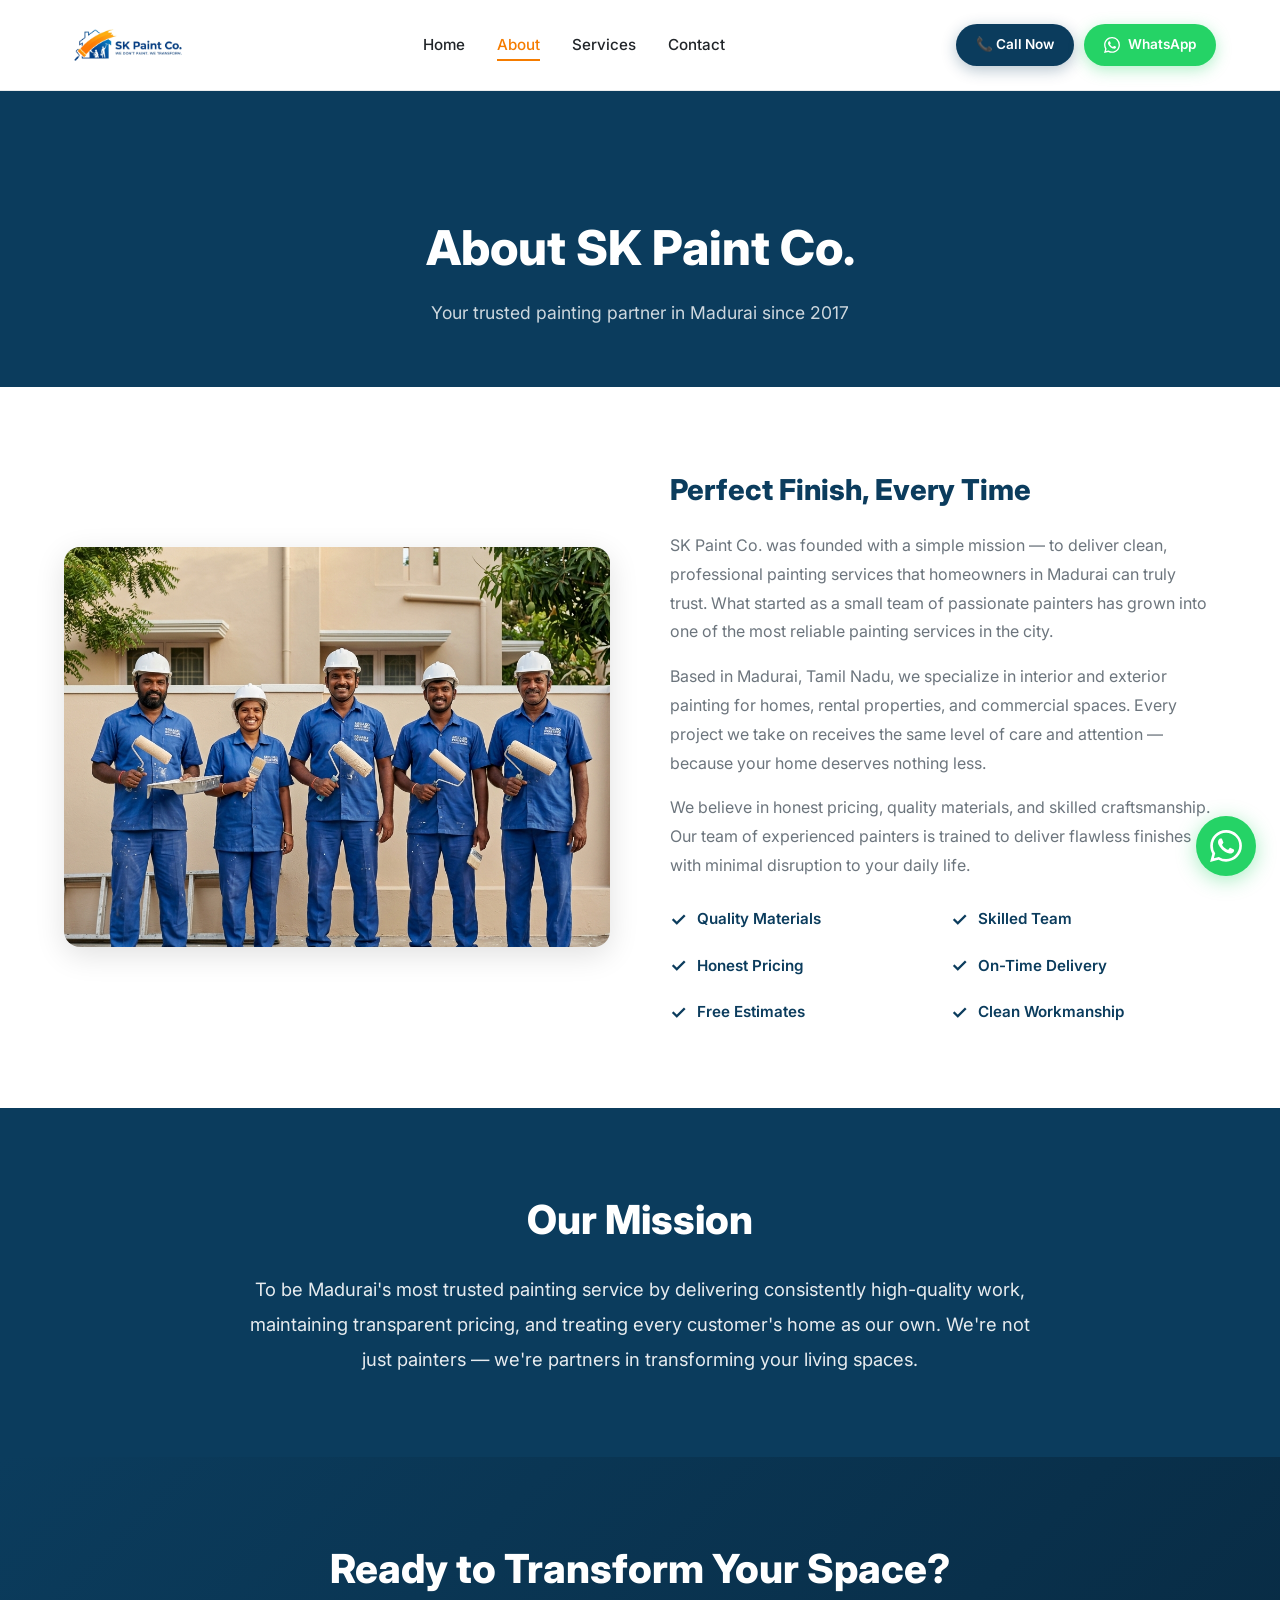
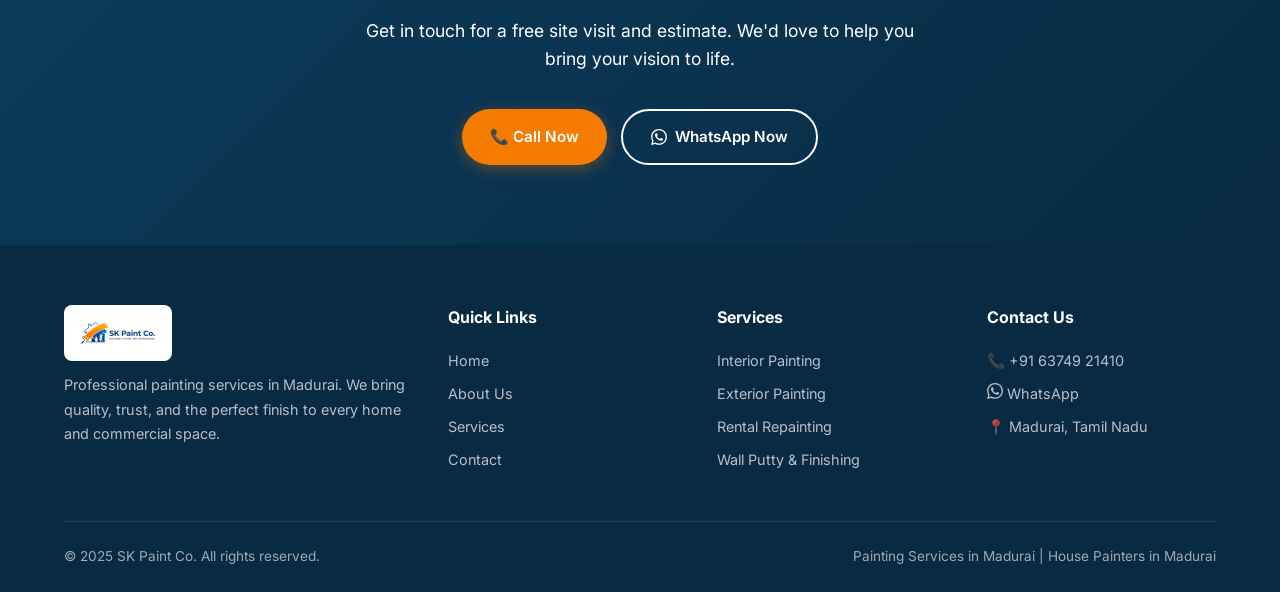
==== commit f1393e5c: "Update contact information for SK Paint Co. in services.html Co-authored-by: Copilot <copilot@github" ====
--- a/about.html
+++ b/about.html
@@ -5,6 +5,29 @@
   <meta name="viewport" content="width=device-width, initial-scale=1.0">
   <title>About Us — SK Paint Co. | House Painters in Madurai</title>
   <meta name="description" content="Learn about SK Paint Co., Madurai's trusted painting service. Our skilled team delivers clean, professional interior and exterior painting with on-time delivery.">
+  <meta name="robots" content="index, follow">
+  <meta name="geo.region" content="IN-TN">
+  <meta name="geo.placename" content="Madurai">
+  <link rel="canonical" href="https://www.skpaintco.com/about">
+  <meta property="og:title" content="About Us — SK Paint Co. | House Painters in Madurai">
+  <meta property="og:description" content="Learn about SK Paint Co., Madurai's trusted painting service.">
+  <meta property="og:type" content="website">
+  <meta property="og:locale" content="en_IN">
+  <meta name="twitter:card" content="summary_large_image">
+  <meta name="twitter:title" content="About Us — SK Paint Co. | House Painters in Madurai">
+  <meta name="twitter:description" content="Learn about SK Paint Co., Madurai's trusted painting service.">
+  <script type="application/ld+json">
+  {
+    "@context": "https://schema.org",
+    "@type": "LocalBusiness",
+    "name": "SK Paint Co.",
+    "description": "Professional painting services in Madurai — interior, exterior, rental repainting, wall putty & finishing.",
+    "telephone": "+916374921410",
+    "address": { "@type": "PostalAddress", "addressLocality": "Madurai", "addressRegion": "Tamil Nadu", "addressCountry": "IN" },
+    "areaServed": { "@type": "City", "name": "Madurai" },
+    "priceRange": "₹₹"
+  }
+  </script>
   <link rel="stylesheet" href="style.css">
 </head>
 <body>
@@ -22,8 +45,8 @@
         <a href="contact.html">Contact</a>
       </nav>
       <div class="header-cta">
-        <a href="tel:+919876543210" class="btn btn-call">📞 Call Now</a>
-        <a href="https://wa.me/919876543210?text=Hi%20SK%20Paint%20Co.%2C%20I%27d%20like%20a%20free%20quote." class="btn btn-whatsapp" target="_blank"><svg style="width:16px;height:16px;fill:currentColor" viewBox="0 0 24 24"><path d="M17.472 14.382c-.297-.149-1.758-.867-2.03-.967-.273-.099-.471-.148-.67.15-.197.297-.767.966-.94 1.164-.173.199-.347.223-.644.075-.297-.15-1.255-.463-2.39-1.475-.883-.788-1.48-1.761-1.653-2.059-.173-.297-.018-.458.13-.606.134-.133.298-.347.446-.52.149-.174.198-.298.298-.497.099-.198.05-.371-.025-.52-.075-.149-.669-1.612-.916-2.207-.242-.579-.487-.5-.669-.51-.173-.008-.371-.01-.57-.01-.198 0-.52.074-.792.372-.272.297-1.04 1.016-1.04 2.479 0 1.462 1.065 2.875 1.213 3.074.149.198 2.096 3.2 5.077 4.487.709.306 1.262.489 1.694.625.712.227 1.36.195 1.871.118.571-.085 1.758-.719 2.006-1.413.248-.694.248-1.289.173-1.413-.074-.124-.272-.198-.57-.347m-5.421 7.403h-.004a9.87 9.87 0 01-5.031-1.378l-.361-.214-3.741.982.998-3.648-.235-.374a9.86 9.86 0 01-1.51-5.26c.001-5.45 4.436-9.884 9.888-9.884 2.64 0 5.122 1.03 6.988 2.898a9.825 9.825 0 012.893 6.994c-.003 5.45-4.437 9.884-9.885 9.884m8.413-18.297A11.815 11.815 0 0012.05 0C5.495 0 .16 5.335.157 11.892c0 2.096.547 4.142 1.588 5.945L.057 24l6.305-1.654a11.882 11.882 0 005.683 1.448h.005c6.554 0 11.89-5.335 11.893-11.893a11.821 11.821 0 00-3.48-8.413z"/></svg> WhatsApp</a>
+        <a href="tel:+916374921410" class="btn btn-call">📞 Call Now</a>
+        <a href="https://wa.me/916374921410?text=Hi%20SK%20Paint%20Co.%2C%20I%27d%20like%20a%20free%20quote." class="btn btn-whatsapp" target="_blank"><svg style="width:16px;height:16px;fill:currentColor" viewBox="0 0 24 24"><path d="M17.472 14.382c-.297-.149-1.758-.867-2.03-.967-.273-.099-.471-.148-.67.15-.197.297-.767.966-.94 1.164-.173.199-.347.223-.644.075-.297-.15-1.255-.463-2.39-1.475-.883-.788-1.48-1.761-1.653-2.059-.173-.297-.018-.458.13-.606.134-.133.298-.347.446-.52.149-.174.198-.298.298-.497.099-.198.05-.371-.025-.52-.075-.149-.669-1.612-.916-2.207-.242-.579-.487-.5-.669-.51-.173-.008-.371-.01-.57-.01-.198 0-.52.074-.792.372-.272.297-1.04 1.016-1.04 2.479 0 1.462 1.065 2.875 1.213 3.074.149.198 2.096 3.2 5.077 4.487.709.306 1.262.489 1.694.625.712.227 1.36.195 1.871.118.571-.085 1.758-.719 2.006-1.413.248-.694.248-1.289.173-1.413-.074-.124-.272-.198-.57-.347m-5.421 7.403h-.004a9.87 9.87 0 01-5.031-1.378l-.361-.214-3.741.982.998-3.648-.235-.374a9.86 9.86 0 01-1.51-5.26c.001-5.45 4.436-9.884 9.888-9.884 2.64 0 5.122 1.03 6.988 2.898a9.825 9.825 0 012.893 6.994c-.003 5.45-4.437 9.884-9.885 9.884m8.413-18.297A11.815 11.815 0 0012.05 0C5.495 0 .16 5.335.157 11.892c0 2.096.547 4.142 1.588 5.945L.057 24l6.305-1.654a11.882 11.882 0 005.683 1.448h.005c6.554 0 11.89-5.335 11.893-11.893a11.821 11.821 0 00-3.48-8.413z"/></svg> WhatsApp</a>
       </div>
       <button class="hamburger" id="hamburger" aria-label="Menu">
         <span></span><span></span><span></span>
@@ -36,8 +59,8 @@
     <a href="about.html" class="active">About</a>
     <a href="services.html">Services</a>
     <a href="contact.html">Contact</a>
-    <a href="tel:+919876543210" class="btn btn-call">📞 Call Now</a>
-    <a href="https://wa.me/919876543210?text=Hi%20SK%20Paint%20Co.%2C%20I%27d%20like%20a%20free%20quote." class="btn btn-whatsapp" target="_blank"><svg style="width:16px;height:16px;fill:currentColor" viewBox="0 0 24 24"><path d="M17.472 14.382c-.297-.149-1.758-.867-2.03-.967-.273-.099-.471-.148-.67.15-.197.297-.767.966-.94 1.164-.173.199-.347.223-.644.075-.297-.15-1.255-.463-2.39-1.475-.883-.788-1.48-1.761-1.653-2.059-.173-.297-.018-.458.13-.606.134-.133.298-.347.446-.52.149-.174.198-.298.298-.497.099-.198.05-.371-.025-.52-.075-.149-.669-1.612-.916-2.207-.242-.579-.487-.5-.669-.51-.173-.008-.371-.01-.57-.01-.198 0-.52.074-.792.372-.272.297-1.04 1.016-1.04 2.479 0 1.462 1.065 2.875 1.213 3.074.149.198 2.096 3.2 5.077 4.487.709.306 1.262.489 1.694.625.712.227 1.36.195 1.871.118.571-.085 1.758-.719 2.006-1.413.248-.694.248-1.289.173-1.413-.074-.124-.272-.198-.57-.347m-5.421 7.403h-.004a9.87 9.87 0 01-5.031-1.378l-.361-.214-3.741.982.998-3.648-.235-.374a9.86 9.86 0 01-1.51-5.26c.001-5.45 4.436-9.884 9.888-9.884 2.64 0 5.122 1.03 6.988 2.898a9.825 9.825 0 012.893 6.994c-.003 5.45-4.437 9.884-9.885 9.884m8.413-18.297A11.815 11.815 0 0012.05 0C5.495 0 .16 5.335.157 11.892c0 2.096.547 4.142 1.588 5.945L.057 24l6.305-1.654a11.882 11.882 0 005.683 1.448h.005c6.554 0 11.89-5.335 11.893-11.893a11.821 11.821 0 00-3.48-8.413z"/></svg> WhatsApp Us</a>
+    <a href="tel:+916374921410" class="btn btn-call">📞 Call Now</a>
+    <a href="https://wa.me/916374921410?text=Hi%20SK%20Paint%20Co.%2C%20I%27d%20like%20a%20free%20quote." class="btn btn-whatsapp" target="_blank"><svg style="width:16px;height:16px;fill:currentColor" viewBox="0 0 24 24"><path d="M17.472 14.382c-.297-.149-1.758-.867-2.03-.967-.273-.099-.471-.148-.67.15-.197.297-.767.966-.94 1.164-.173.199-.347.223-.644.075-.297-.15-1.255-.463-2.39-1.475-.883-.788-1.48-1.761-1.653-2.059-.173-.297-.018-.458.13-.606.134-.133.298-.347.446-.52.149-.174.198-.298.298-.497.099-.198.05-.371-.025-.52-.075-.149-.669-1.612-.916-2.207-.242-.579-.487-.5-.669-.51-.173-.008-.371-.01-.57-.01-.198 0-.52.074-.792.372-.272.297-1.04 1.016-1.04 2.479 0 1.462 1.065 2.875 1.213 3.074.149.198 2.096 3.2 5.077 4.487.709.306 1.262.489 1.694.625.712.227 1.36.195 1.871.118.571-.085 1.758-.719 2.006-1.413.248-.694.248-1.289.173-1.413-.074-.124-.272-.198-.57-.347m-5.421 7.403h-.004a9.87 9.87 0 01-5.031-1.378l-.361-.214-3.741.982.998-3.648-.235-.374a9.86 9.86 0 01-1.51-5.26c.001-5.45 4.436-9.884 9.888-9.884 2.64 0 5.122 1.03 6.988 2.898a9.825 9.825 0 012.893 6.994c-.003 5.45-4.437 9.884-9.885 9.884m8.413-18.297A11.815 11.815 0 0012.05 0C5.495 0 .16 5.335.157 11.892c0 2.096.547 4.142 1.588 5.945L.057 24l6.305-1.654a11.882 11.882 0 005.683 1.448h.005c6.554 0 11.89-5.335 11.893-11.893a11.821 11.821 0 00-3.48-8.413z"/></svg> WhatsApp Us</a>
   </nav>
 
   <!-- PAGE HERO -->
@@ -87,8 +110,8 @@
       <h2 class="fade-up">Ready to Transform Your Space?</h2>
       <p class="fade-up">Get in touch for a free site visit and estimate. We'd love to help you bring your vision to life.</p>
       <div class="cta-btns fade-up">
-        <a href="tel:+919876543210" class="btn btn-primary">📞 Call Now</a>
-        <a href="https://wa.me/919876543210?text=Hi%20SK%20Paint%20Co.%2C%20I%27d%20like%20a%20free%20quote." class="btn btn-outline" target="_blank"><svg style="width:16px;height:16px;fill:currentColor" viewBox="0 0 24 24"><path d="M17.472 14.382c-.297-.149-1.758-.867-2.03-.967-.273-.099-.471-.148-.67.15-.197.297-.767.966-.94 1.164-.173.199-.347.223-.644.075-.297-.15-1.255-.463-2.39-1.475-.883-.788-1.48-1.761-1.653-2.059-.173-.297-.018-.458.13-.606.134-.133.298-.347.446-.52.149-.174.198-.298.298-.497.099-.198.05-.371-.025-.52-.075-.149-.669-1.612-.916-2.207-.242-.579-.487-.5-.669-.51-.173-.008-.371-.01-.57-.01-.198 0-.52.074-.792.372-.272.297-1.04 1.016-1.04 2.479 0 1.462 1.065 2.875 1.213 3.074.149.198 2.096 3.2 5.077 4.487.709.306 1.262.489 1.694.625.712.227 1.36.195 1.871.118.571-.085 1.758-.719 2.006-1.413.248-.694.248-1.289.173-1.413-.074-.124-.272-.198-.57-.347m-5.421 7.403h-.004a9.87 9.87 0 01-5.031-1.378l-.361-.214-3.741.982.998-3.648-.235-.374a9.86 9.86 0 01-1.51-5.26c.001-5.45 4.436-9.884 9.888-9.884 2.64 0 5.122 1.03 6.988 2.898a9.825 9.825 0 012.893 6.994c-.003 5.45-4.437 9.884-9.885 9.884m8.413-18.297A11.815 11.815 0 0012.05 0C5.495 0 .16 5.335.157 11.892c0 2.096.547 4.142 1.588 5.945L.057 24l6.305-1.654a11.882 11.882 0 005.683 1.448h.005c6.554 0 11.89-5.335 11.893-11.893a11.821 11.821 0 00-3.48-8.413z"/></svg> WhatsApp Now</a>
+        <a href="tel:+916374921410" class="btn btn-primary">📞 Call Now</a>
+        <a href="https://wa.me/916374921410?text=Hi%20SK%20Paint%20Co.%2C%20I%27d%20like%20a%20free%20quote." class="btn btn-outline" target="_blank"><svg style="width:16px;height:16px;fill:currentColor" viewBox="0 0 24 24"><path d="M17.472 14.382c-.297-.149-1.758-.867-2.03-.967-.273-.099-.471-.148-.67.15-.197.297-.767.966-.94 1.164-.173.199-.347.223-.644.075-.297-.15-1.255-.463-2.39-1.475-.883-.788-1.48-1.761-1.653-2.059-.173-.297-.018-.458.13-.606.134-.133.298-.347.446-.52.149-.174.198-.298.298-.497.099-.198.05-.371-.025-.52-.075-.149-.669-1.612-.916-2.207-.242-.579-.487-.5-.669-.51-.173-.008-.371-.01-.57-.01-.198 0-.52.074-.792.372-.272.297-1.04 1.016-1.04 2.479 0 1.462 1.065 2.875 1.213 3.074.149.198 2.096 3.2 5.077 4.487.709.306 1.262.489 1.694.625.712.227 1.36.195 1.871.118.571-.085 1.758-.719 2.006-1.413.248-.694.248-1.289.173-1.413-.074-.124-.272-.198-.57-.347m-5.421 7.403h-.004a9.87 9.87 0 01-5.031-1.378l-.361-.214-3.741.982.998-3.648-.235-.374a9.86 9.86 0 01-1.51-5.26c.001-5.45 4.436-9.884 9.888-9.884 2.64 0 5.122 1.03 6.988 2.898a9.825 9.825 0 012.893 6.994c-.003 5.45-4.437 9.884-9.885 9.884m8.413-18.297A11.815 11.815 0 0012.05 0C5.495 0 .16 5.335.157 11.892c0 2.096.547 4.142 1.588 5.945L.057 24l6.305-1.654a11.882 11.882 0 005.683 1.448h.005c6.554 0 11.89-5.335 11.893-11.893a11.821 11.821 0 00-3.48-8.413z"/></svg> WhatsApp Now</a>
       </div>
     </div>
   </section>
@@ -124,8 +147,8 @@
         <div>
           <h4>Contact Us</h4>
           <div class="footer-links">
-            <a href="tel:+919876543210">📞 +91 98765 43210</a>
-            <a href="https://wa.me/919876543210" target="_blank"><svg style="width:16px;height:16px;fill:currentColor" viewBox="0 0 24 24"><path d="M17.472 14.382c-.297-.149-1.758-.867-2.03-.967-.273-.099-.471-.148-.67.15-.197.297-.767.966-.94 1.164-.173.199-.347.223-.644.075-.297-.15-1.255-.463-2.39-1.475-.883-.788-1.48-1.761-1.653-2.059-.173-.297-.018-.458.13-.606.134-.133.298-.347.446-.52.149-.174.198-.298.298-.497.099-.198.05-.371-.025-.52-.075-.149-.669-1.612-.916-2.207-.242-.579-.487-.5-.669-.51-.173-.008-.371-.01-.57-.01-.198 0-.52.074-.792.372-.272.297-1.04 1.016-1.04 2.479 0 1.462 1.065 2.875 1.213 3.074.149.198 2.096 3.2 5.077 4.487.709.306 1.262.489 1.694.625.712.227 1.36.195 1.871.118.571-.085 1.758-.719 2.006-1.413.248-.694.248-1.289.173-1.413-.074-.124-.272-.198-.57-.347m-5.421 7.403h-.004a9.87 9.87 0 01-5.031-1.378l-.361-.214-3.741.982.998-3.648-.235-.374a9.86 9.86 0 01-1.51-5.26c.001-5.45 4.436-9.884 9.888-9.884 2.64 0 5.122 1.03 6.988 2.898a9.825 9.825 0 012.893 6.994c-.003 5.45-4.437 9.884-9.885 9.884m8.413-18.297A11.815 11.815 0 0012.05 0C5.495 0 .16 5.335.157 11.892c0 2.096.547 4.142 1.588 5.945L.057 24l6.305-1.654a11.882 11.882 0 005.683 1.448h.005c6.554 0 11.89-5.335 11.893-11.893a11.821 11.821 0 00-3.48-8.413z"/></svg> WhatsApp</a>
+            <a href="tel:+916374921410">📞 +91 63749 21410</a>
+            <a href="https://wa.me/916374921410" target="_blank"><svg style="width:16px;height:16px;fill:currentColor" viewBox="0 0 24 24"><path d="M17.472 14.382c-.297-.149-1.758-.867-2.03-.967-.273-.099-.471-.148-.67.15-.197.297-.767.966-.94 1.164-.173.199-.347.223-.644.075-.297-.15-1.255-.463-2.39-1.475-.883-.788-1.48-1.761-1.653-2.059-.173-.297-.018-.458.13-.606.134-.133.298-.347.446-.52.149-.174.198-.298.298-.497.099-.198.05-.371-.025-.52-.075-.149-.669-1.612-.916-2.207-.242-.579-.487-.5-.669-.51-.173-.008-.371-.01-.57-.01-.198 0-.52.074-.792.372-.272.297-1.04 1.016-1.04 2.479 0 1.462 1.065 2.875 1.213 3.074.149.198 2.096 3.2 5.077 4.487.709.306 1.262.489 1.694.625.712.227 1.36.195 1.871.118.571-.085 1.758-.719 2.006-1.413.248-.694.248-1.289.173-1.413-.074-.124-.272-.198-.57-.347m-5.421 7.403h-.004a9.87 9.87 0 01-5.031-1.378l-.361-.214-3.741.982.998-3.648-.235-.374a9.86 9.86 0 01-1.51-5.26c.001-5.45 4.436-9.884 9.888-9.884 2.64 0 5.122 1.03 6.988 2.898a9.825 9.825 0 012.893 6.994c-.003 5.45-4.437 9.884-9.885 9.884m8.413-18.297A11.815 11.815 0 0012.05 0C5.495 0 .16 5.335.157 11.892c0 2.096.547 4.142 1.588 5.945L.057 24l6.305-1.654a11.882 11.882 0 005.683 1.448h.005c6.554 0 11.89-5.335 11.893-11.893a11.821 11.821 0 00-3.48-8.413z"/></svg> WhatsApp</a>
             <a>📍 Madurai, Tamil Nadu</a>
           </div>
         </div>
@@ -137,7 +160,7 @@
     </div>
   </footer>
 
-  <a href="https://wa.me/919876543210?text=Hi%20SK%20Paint%20Co.%2C%20I%27d%20like%20a%20free%20quote." class="whatsapp-float" target="_blank" aria-label="Chat on WhatsApp">
+  <a href="https://wa.me/916374921410?text=Hi%20SK%20Paint%20Co.%2C%20I%27d%20like%20a%20free%20quote." class="whatsapp-float" target="_blank" aria-label="Chat on WhatsApp">
     <svg viewBox="0 0 24 24"><path d="M17.472 14.382c-.297-.149-1.758-.867-2.03-.967-.273-.099-.471-.148-.67.15-.197.297-.767.966-.94 1.164-.173.199-.347.223-.644.075-.297-.15-1.255-.463-2.39-1.475-.883-.788-1.48-1.761-1.653-2.059-.173-.297-.018-.458.13-.606.134-.133.298-.347.446-.52.149-.174.198-.298.298-.497.099-.198.05-.371-.025-.52-.075-.149-.669-1.612-.916-2.207-.242-.579-.487-.5-.669-.51-.173-.008-.371-.01-.57-.01-.198 0-.52.074-.792.372-.272.297-1.04 1.016-1.04 2.479 0 1.462 1.065 2.875 1.213 3.074.149.198 2.096 3.2 5.077 4.487.709.306 1.262.489 1.694.625.712.227 1.36.195 1.871.118.571-.085 1.758-.719 2.006-1.413.248-.694.248-1.289.173-1.413-.074-.124-.272-.198-.57-.347m-5.421 7.403h-.004a9.87 9.87 0 01-5.031-1.378l-.361-.214-3.741.982.998-3.648-.235-.374a9.86 9.86 0 01-1.51-5.26c.001-5.45 4.436-9.884 9.888-9.884 2.64 0 5.122 1.03 6.988 2.898a9.825 9.825 0 012.893 6.994c-.003 5.45-4.437 9.884-9.885 9.884m8.413-18.297A11.815 11.815 0 0012.05 0C5.495 0 .16 5.335.157 11.892c0 2.096.547 4.142 1.588 5.945L.057 24l6.305-1.654a11.882 11.882 0 005.683 1.448h.005c6.554 0 11.89-5.335 11.893-11.893a11.821 11.821 0 00-3.48-8.413z"/></svg>
   </a>
 
--- a/style.css
+++ b/style.css
@@ -331,6 +331,88 @@
   font-size: .9rem;
 }
 
+/* ===== COMPARISON SLIDER ===== */
+.comparison-wrapper {
+  max-width: 700px;
+  margin: 0 auto 40px;
+  border-radius: var(--radius-lg);
+  overflow: hidden;
+  box-shadow: var(--shadow-lg);
+  position: relative;
+  cursor: ew-resize;
+  touch-action: pan-y;
+  user-select: none;
+}
+.comparison-container {
+  position: relative;
+  width: 100%;
+  aspect-ratio: 4/3;
+  overflow: hidden;
+}
+.comparison-img {
+  position: absolute;
+  top: 0; left: 0;
+  width: 100%;
+  height: 100%;
+  object-fit: cover;
+  pointer-events: none;
+}
+.comparison-before { z-index: 1; }
+.comparison-after { z-index: 2; clip-path: inset(0 50% 0 0); }
+.comparison-divider {
+  position: absolute;
+  top: 0; bottom: 0;
+  left: 50%;
+  width: 3px;
+  background: var(--white);
+  z-index: 3;
+  pointer-events: none;
+  box-shadow: 0 0 12px rgba(0,0,0,.3);
+  transform: translateX(-50%);
+}
+.comparison-handle {
+  position: absolute;
+  top: 50%; left: 50%;
+  transform: translate(-50%, -50%);
+  z-index: 4;
+  width: 48px; height: 48px;
+  background: var(--white);
+  border-radius: 50%;
+  box-shadow: var(--shadow-lg);
+  display: flex;
+  align-items: center;
+  justify-content: center;
+  cursor: ew-resize;
+  border: 3px solid var(--primary);
+  font-size: 1.1rem;
+  font-weight: 700;
+  color: var(--primary);
+}
+.comparison-labels {
+  position: absolute;
+  bottom: 12px;
+  left: 0; right: 0;
+  z-index: 5;
+  display: flex;
+  justify-content: space-between;
+  padding: 0 16px;
+  pointer-events: none;
+}
+.comparison-label-tag {
+  background: rgba(0,0,0,.7);
+  color: var(--white);
+  padding: 5px 14px;
+  border-radius: 50px;
+  font-size: .75rem;
+  font-weight: 600;
+  letter-spacing: .03em;
+  text-transform: uppercase;
+}
+@media (max-width: 480px) {
+  .comparison-container { aspect-ratio: 1/1; }
+  .comparison-handle { width: 40px; height: 40px; font-size: .9rem; }
+}
+
 /* ===== TESTIMONIALS ===== */
 .testimonials-section { background: var(--off-white); }
 .testimonials-grid {
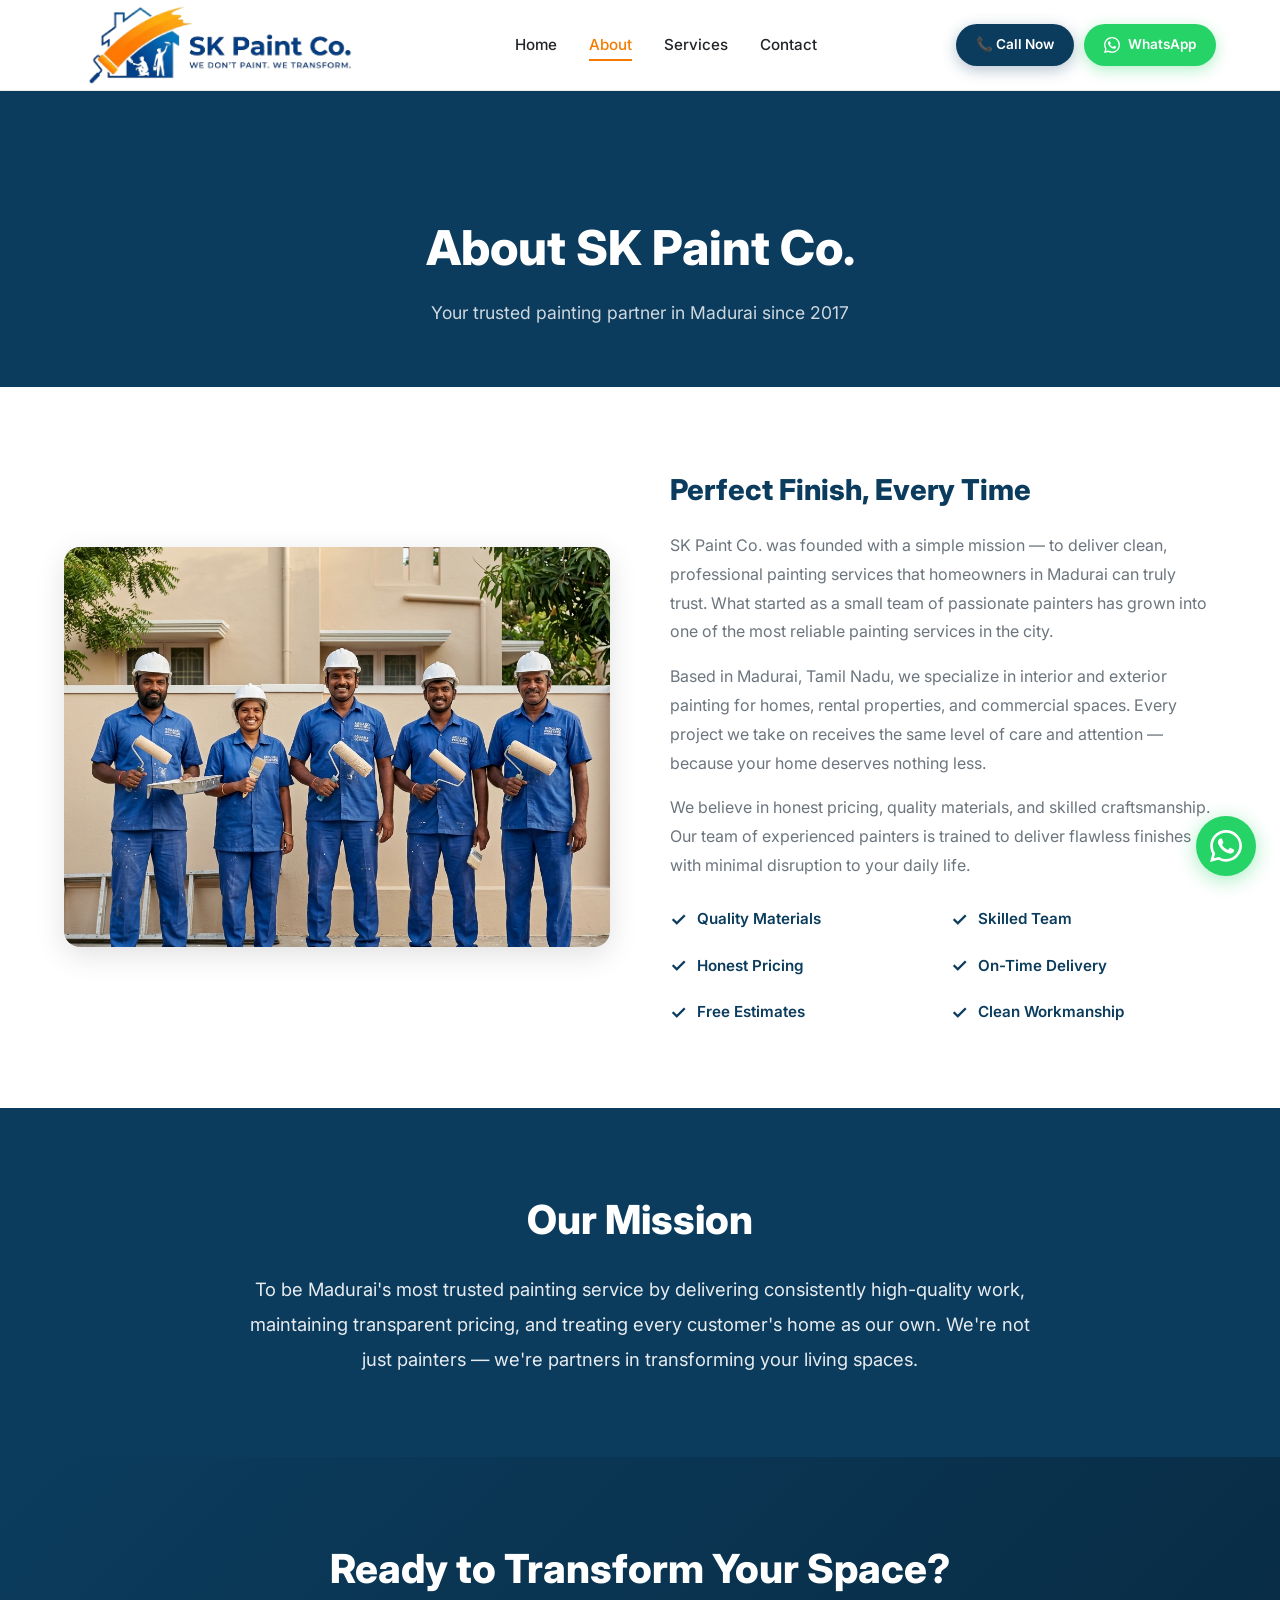
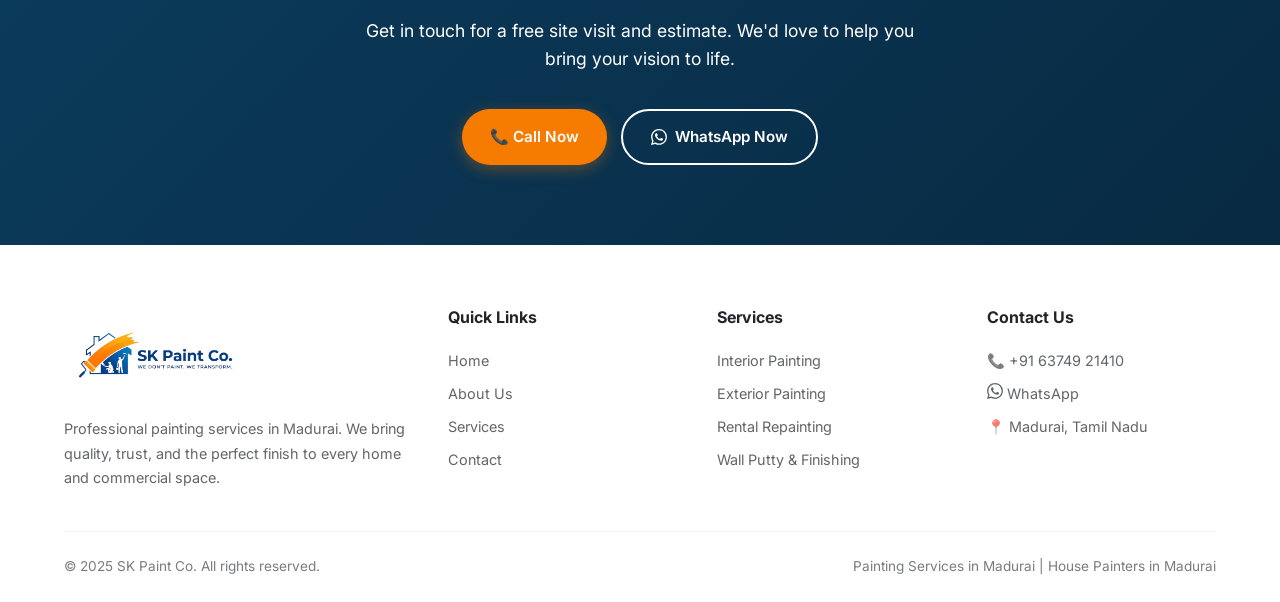
==== commit b6e5251d: "Refactor code structure for improved readability and maintainability Co-authored-by: Copilot <copilo" ====
--- a/about.html
+++ b/about.html
@@ -36,7 +36,7 @@
   <header class="header" id="header">
     <div class="container header-inner">
       <a href="index.html" class="logo">
-        <img src="images/Logo.jpeg" alt="SK Paint Co." class="logo-img">
+        <img src="images/Logo.png" alt="SK Paint Co." class="logo-img">
       </a>
       <nav class="nav-links">
         <a href="index.html">Home</a>
@@ -122,7 +122,7 @@
       <div class="footer-grid">
         <div class="footer-about">
           <div class="logo">
-            <img src="images/Logo.jpeg" alt="SK Paint Co." class="logo-img">
+            <img src="images/Logo.png" alt="SK Paint Co." class="logo-img">
           </div>
           <p>Professional painting services in Madurai. We bring quality, trust, and the perfect finish to every home and commercial space.</p>
         </div>
--- a/style.css
+++ b/style.css
@@ -117,15 +117,12 @@
 }
 .logo { display: flex; align-items: center; }
 .logo-img {
-  height: 70px;
+  height: 170px;
   width: auto;
   object-fit: contain;
 }
 .footer .logo-img {
-  height: 56px;
-  background: var(--white);
-  border-radius: 8px;
-  padding: 4px 10px;
+  height: 100px;
 }
 .nav-links { display: flex; gap: 32px; align-items: center; }
 .nav-links a {
@@ -611,8 +608,8 @@
 
 /* ===== FOOTER ===== */
 .footer {
-  background: var(--primary-dark);
-  color: var(--white);
+  background: var(--white);
+  color: var(--text);
   padding: 60px 0 0;
 }
 .footer-grid {
@@ -620,7 +617,7 @@
   grid-template-columns: 1.5fr 1fr 1fr 1fr;
   gap: 40px;
   padding-bottom: 40px;
-  border-bottom: 1px solid rgba(255,255,255,.1);
+  border-bottom: 1px solid var(--light-grey);
 }
 .footer-about p { opacity: .7; font-size: .9rem; line-height: 1.7; margin-top: 12px; }
 .footer h4 { font-size: 1rem; font-weight: 700; margin-bottom: 18px; }
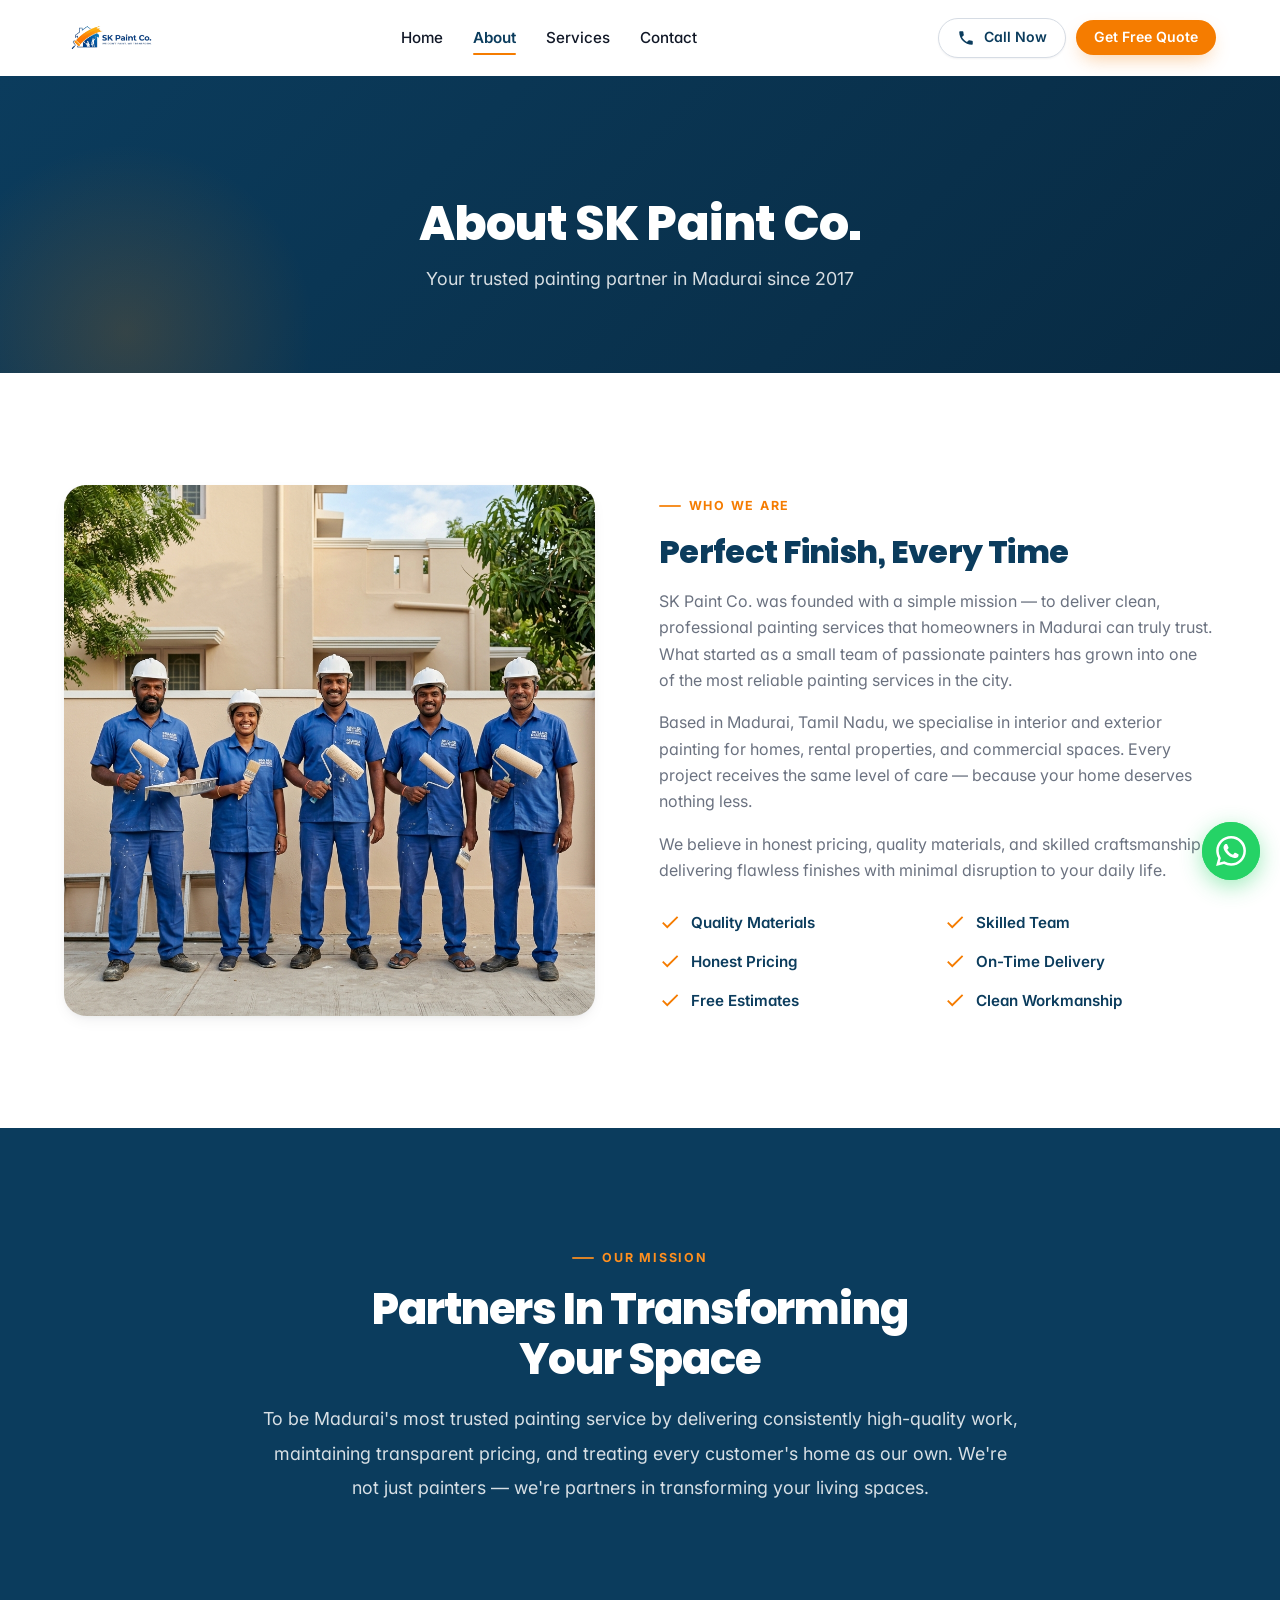
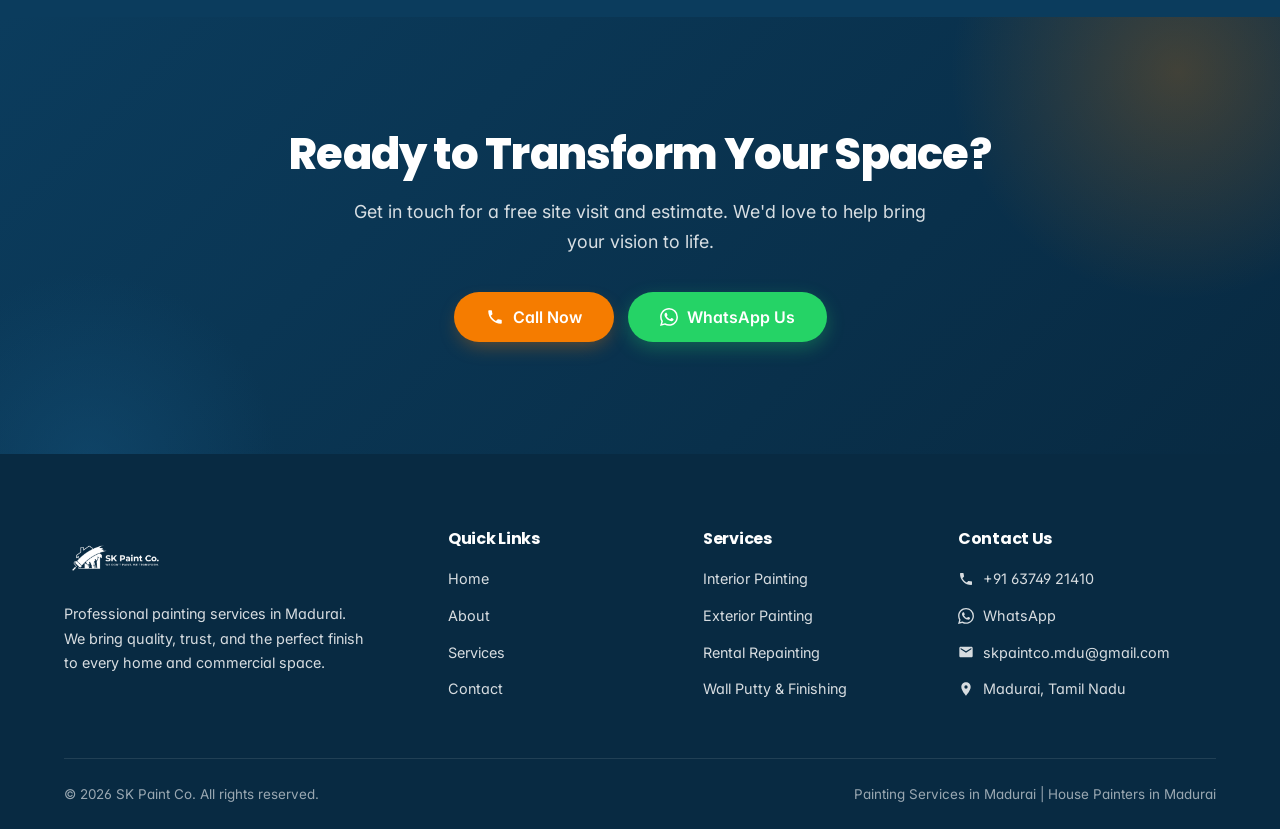
==== commit e9c36f5c: "Add initial project files for SK Paint Co. static website - Create README.md with project overview, " ====
--- a/about.html
+++ b/about.html
@@ -3,24 +3,37 @@
 <head>
   <meta charset="UTF-8">
   <meta name="viewport" content="width=device-width, initial-scale=1.0">
-  <title>About Us — SK Paint Co. | House Painters in Madurai</title>
-  <meta name="description" content="Learn about SK Paint Co., Madurai's trusted painting service. Our skilled team delivers clean, professional interior and exterior painting with on-time delivery.">
+  <title>About Us | SK Paint Co. — House Painters in Madurai</title>
+  <meta name="description" content="Learn about SK Paint Co., Madurai's trusted painting service. Our skilled team delivers clean, professional interior and exterior painting with honest pricing and on-time delivery.">
+  <meta name="keywords" content="House Painters in Madurai, Painting Company Madurai, About SK Paint Co">
+  <link rel="canonical" href="https://www.skpaintco.com/about">
   <meta name="robots" content="index, follow">
+  <meta name="theme-color" content="#0B3C5D">
+  <link rel="icon" href="images/Logo.png" type="image/png">
+  <link rel="apple-touch-icon" href="images/Logo.png">
   <meta name="geo.region" content="IN-TN">
   <meta name="geo.placename" content="Madurai">
-  <link rel="canonical" href="https://www.skpaintco.com/about">
-  <meta property="og:title" content="About Us — SK Paint Co. | House Painters in Madurai">
-  <meta property="og:description" content="Learn about SK Paint Co., Madurai's trusted painting service.">
+  <meta property="og:title" content="About Us | SK Paint Co. — House Painters in Madurai">
+  <meta property="og:description" content="Madurai's trusted painting service. Skilled team, honest pricing, perfect finish every time.">
   <meta property="og:type" content="website">
   <meta property="og:locale" content="en_IN">
+  <meta property="og:image" content="https://www.skpaintco.com/images/about-team.png">
   <meta name="twitter:card" content="summary_large_image">
-  <meta name="twitter:title" content="About Us — SK Paint Co. | House Painters in Madurai">
-  <meta name="twitter:description" content="Learn about SK Paint Co., Madurai's trusted painting service.">
+  <meta name="twitter:title" content="About Us | SK Paint Co.">
+  <meta name="twitter:description" content="Madurai's trusted painting service. Perfect Finish, Every Time.">
+
+  <link rel="preconnect" href="https://fonts.googleapis.com">
+  <link rel="preconnect" href="https://fonts.gstatic.com" crossorigin>
+  <link rel="stylesheet" href="https://fonts.googleapis.com/css2?family=Inter:wght@400;500;600;700;800&family=Poppins:wght@600;700;800&display=swap" media="print" onload="this.media='all'">
+  <noscript><link rel="stylesheet" href="https://fonts.googleapis.com/css2?family=Inter:wght@400;500;600;700;800&family=Poppins:wght@600;700;800&display=swap"></noscript>
+  <link rel="stylesheet" href="style.css">
+
   <script type="application/ld+json">
   {
     "@context": "https://schema.org",
     "@type": "LocalBusiness",
     "name": "SK Paint Co.",
+    "slogan": "Perfect Finish, Every Time",
     "description": "Professional painting services in Madurai — interior, exterior, rental repainting, wall putty & finishing.",
     "telephone": "+916374921410",
     "address": { "@type": "PostalAddress", "addressLocality": "Madurai", "addressRegion": "Tamil Nadu", "addressCountry": "IN" },
@@ -28,40 +41,10 @@
     "priceRange": "₹₹"
   }
   </script>
-  <link rel="stylesheet" href="style.css">
 </head>
 <body>
 
-  <!-- HEADER -->
-  <header class="header" id="header">
-    <div class="container header-inner">
-      <a href="index.html" class="logo">
-        <img src="images/Logo.png" alt="SK Paint Co." class="logo-img">
-      </a>
-      <nav class="nav-links">
-        <a href="index.html">Home</a>
-        <a href="about.html" class="active">About</a>
-        <a href="services.html">Services</a>
-        <a href="contact.html">Contact</a>
-      </nav>
-      <div class="header-cta">
-        <a href="tel:+916374921410" class="btn btn-call">📞 Call Now</a>
-        <a href="https://wa.me/916374921410?text=Hi%20SK%20Paint%20Co.%2C%20I%27d%20like%20a%20free%20quote." class="btn btn-whatsapp" target="_blank"><svg style="width:16px;height:16px;fill:currentColor" viewBox="0 0 24 24"><path d="M17.472 14.382c-.297-.149-1.758-.867-2.03-.967-.273-.099-.471-.148-.67.15-.197.297-.767.966-.94 1.164-.173.199-.347.223-.644.075-.297-.15-1.255-.463-2.39-1.475-.883-.788-1.48-1.761-1.653-2.059-.173-.297-.018-.458.13-.606.134-.133.298-.347.446-.52.149-.174.198-.298.298-.497.099-.198.05-.371-.025-.52-.075-.149-.669-1.612-.916-2.207-.242-.579-.487-.5-.669-.51-.173-.008-.371-.01-.57-.01-.198 0-.52.074-.792.372-.272.297-1.04 1.016-1.04 2.479 0 1.462 1.065 2.875 1.213 3.074.149.198 2.096 3.2 5.077 4.487.709.306 1.262.489 1.694.625.712.227 1.36.195 1.871.118.571-.085 1.758-.719 2.006-1.413.248-.694.248-1.289.173-1.413-.074-.124-.272-.198-.57-.347m-5.421 7.403h-.004a9.87 9.87 0 01-5.031-1.378l-.361-.214-3.741.982.998-3.648-.235-.374a9.86 9.86 0 01-1.51-5.26c.001-5.45 4.436-9.884 9.888-9.884 2.64 0 5.122 1.03 6.988 2.898a9.825 9.825 0 012.893 6.994c-.003 5.45-4.437 9.884-9.885 9.884m8.413-18.297A11.815 11.815 0 0012.05 0C5.495 0 .16 5.335.157 11.892c0 2.096.547 4.142 1.588 5.945L.057 24l6.305-1.654a11.882 11.882 0 005.683 1.448h.005c6.554 0 11.89-5.335 11.893-11.893a11.821 11.821 0 00-3.48-8.413z"/></svg> WhatsApp</a>
-      </div>
-      <button class="hamburger" id="hamburger" aria-label="Menu">
-        <span></span><span></span><span></span>
-      </button>
-    </div>
-  </header>
-
-  <nav class="mobile-nav" id="mobile-nav">
-    <a href="index.html">Home</a>
-    <a href="about.html" class="active">About</a>
-    <a href="services.html">Services</a>
-    <a href="contact.html">Contact</a>
-    <a href="tel:+916374921410" class="btn btn-call">📞 Call Now</a>
-    <a href="https://wa.me/916374921410?text=Hi%20SK%20Paint%20Co.%2C%20I%27d%20like%20a%20free%20quote." class="btn btn-whatsapp" target="_blank"><svg style="width:16px;height:16px;fill:currentColor" viewBox="0 0 24 24"><path d="M17.472 14.382c-.297-.149-1.758-.867-2.03-.967-.273-.099-.471-.148-.67.15-.197.297-.767.966-.94 1.164-.173.199-.347.223-.644.075-.297-.15-1.255-.463-2.39-1.475-.883-.788-1.48-1.761-1.653-2.059-.173-.297-.018-.458.13-.606.134-.133.298-.347.446-.52.149-.174.198-.298.298-.497.099-.198.05-.371-.025-.52-.075-.149-.669-1.612-.916-2.207-.242-.579-.487-.5-.669-.51-.173-.008-.371-.01-.57-.01-.198 0-.52.074-.792.372-.272.297-1.04 1.016-1.04 2.479 0 1.462 1.065 2.875 1.213 3.074.149.198 2.096 3.2 5.077 4.487.709.306 1.262.489 1.694.625.712.227 1.36.195 1.871.118.571-.085 1.758-.719 2.006-1.413.248-.694.248-1.289.173-1.413-.074-.124-.272-.198-.57-.347m-5.421 7.403h-.004a9.87 9.87 0 01-5.031-1.378l-.361-.214-3.741.982.998-3.648-.235-.374a9.86 9.86 0 01-1.51-5.26c.001-5.45 4.436-9.884 9.888-9.884 2.64 0 5.122 1.03 6.988 2.898a9.825 9.825 0 012.893 6.994c-.003 5.45-4.437 9.884-9.885 9.884m8.413-18.297A11.815 11.815 0 0012.05 0C5.495 0 .16 5.335.157 11.892c0 2.096.547 4.142 1.588 5.945L.057 24l6.305-1.654a11.882 11.882 0 005.683 1.448h.005c6.554 0 11.89-5.335 11.893-11.893a11.821 11.821 0 00-3.48-8.413z"/></svg> WhatsApp Us</a>
-  </nav>
+  <div id="app-header"></div>
 
   <!-- PAGE HERO -->
   <section class="page-hero">
@@ -71,24 +54,25 @@
     </div>
   </section>
 
-  <!-- ABOUT CONTENT -->
+  <!-- ABOUT -->
   <section class="section">
     <div class="container about-content">
-      <div class="about-img fade-up">
-        <img src="images/about-team.png" alt="SK Paint Co. professional painting team in Madurai">
+      <div class="about-img reveal">
+        <img src="images/about-team.png" alt="SK Paint Co. professional painting team in Madurai" loading="lazy">
       </div>
-      <div class="about-text fade-up">
+      <div class="about-text reveal" data-delay="1">
+        <span class="eyebrow">Who We Are</span>
         <h2>Perfect Finish, Every Time</h2>
         <p>SK Paint Co. was founded with a simple mission — to deliver clean, professional painting services that homeowners in Madurai can truly trust. What started as a small team of passionate painters has grown into one of the most reliable painting services in the city.</p>
-        <p>Based in Madurai, Tamil Nadu, we specialize in interior and exterior painting for homes, rental properties, and commercial spaces. Every project we take on receives the same level of care and attention — because your home deserves nothing less.</p>
-        <p>We believe in honest pricing, quality materials, and skilled craftsmanship. Our team of experienced painters is trained to deliver flawless finishes with minimal disruption to your daily life.</p>
+        <p>Based in Madurai, Tamil Nadu, we specialise in interior and exterior painting for homes, rental properties, and commercial spaces. Every project receives the same level of care — because your home deserves nothing less.</p>
+        <p>We believe in honest pricing, quality materials, and skilled craftsmanship, delivering flawless finishes with minimal disruption to your daily life.</p>
         <div class="about-values">
-          <div class="about-value"><span>✓</span> Quality Materials</div>
-          <div class="about-value"><span>✓</span> Skilled Team</div>
-          <div class="about-value"><span>✓</span> Honest Pricing</div>
-          <div class="about-value"><span>✓</span> On-Time Delivery</div>
-          <div class="about-value"><span>✓</span> Free Estimates</div>
-          <div class="about-value"><span>✓</span> Clean Workmanship</div>
+          <div class="about-value"><svg viewBox="0 0 24 24" aria-hidden="true"><path d="M9 16.2 4.8 12l-1.4 1.4L9 19 21 7l-1.4-1.4z"/></svg> Quality Materials</div>
+          <div class="about-value"><svg viewBox="0 0 24 24" aria-hidden="true"><path d="M9 16.2 4.8 12l-1.4 1.4L9 19 21 7l-1.4-1.4z"/></svg> Skilled Team</div>
+          <div class="about-value"><svg viewBox="0 0 24 24" aria-hidden="true"><path d="M9 16.2 4.8 12l-1.4 1.4L9 19 21 7l-1.4-1.4z"/></svg> Honest Pricing</div>
+          <div class="about-value"><svg viewBox="0 0 24 24" aria-hidden="true"><path d="M9 16.2 4.8 12l-1.4 1.4L9 19 21 7l-1.4-1.4z"/></svg> On-Time Delivery</div>
+          <div class="about-value"><svg viewBox="0 0 24 24" aria-hidden="true"><path d="M9 16.2 4.8 12l-1.4 1.4L9 19 21 7l-1.4-1.4z"/></svg> Free Estimates</div>
+          <div class="about-value"><svg viewBox="0 0 24 24" aria-hidden="true"><path d="M9 16.2 4.8 12l-1.4 1.4L9 19 21 7l-1.4-1.4z"/></svg> Clean Workmanship</div>
         </div>
       </div>
     </div>
@@ -96,74 +80,35 @@
 
   <!-- MISSION -->
   <section class="section why-section">
-    <div class="container" style="text-align:center; max-width:800px;">
-      <h2 class="section-title fade-up" style="color:#fff">Our Mission</h2>
-      <p class="fade-up" style="font-size:1.15rem; opacity:.9; line-height:1.9; margin-top:20px;">
+    <div class="container" style="text-align:center;max-width:760px">
+      <span class="eyebrow reveal">Our Mission</span>
+      <h2 class="section-title reveal">Partners In Transforming Your Space</h2>
+      <p class="section-subtitle reveal" style="font-size:1.12rem;line-height:1.9;margin-top:18px">
         To be Madurai's most trusted painting service by delivering consistently high-quality work, maintaining transparent pricing, and treating every customer's home as our own. We're not just painters — we're partners in transforming your living spaces.
       </p>
     </div>
   </section>
 
   <!-- CTA -->
-  <section class="cta-section">
+  <section class="section cta-section">
     <div class="container">
-      <h2 class="fade-up">Ready to Transform Your Space?</h2>
-      <p class="fade-up">Get in touch for a free site visit and estimate. We'd love to help you bring your vision to life.</p>
-      <div class="cta-btns fade-up">
-        <a href="tel:+916374921410" class="btn btn-primary">📞 Call Now</a>
-        <a href="https://wa.me/916374921410?text=Hi%20SK%20Paint%20Co.%2C%20I%27d%20like%20a%20free%20quote." class="btn btn-outline" target="_blank"><svg style="width:16px;height:16px;fill:currentColor" viewBox="0 0 24 24"><path d="M17.472 14.382c-.297-.149-1.758-.867-2.03-.967-.273-.099-.471-.148-.67.15-.197.297-.767.966-.94 1.164-.173.199-.347.223-.644.075-.297-.15-1.255-.463-2.39-1.475-.883-.788-1.48-1.761-1.653-2.059-.173-.297-.018-.458.13-.606.134-.133.298-.347.446-.52.149-.174.198-.298.298-.497.099-.198.05-.371-.025-.52-.075-.149-.669-1.612-.916-2.207-.242-.579-.487-.5-.669-.51-.173-.008-.371-.01-.57-.01-.198 0-.52.074-.792.372-.272.297-1.04 1.016-1.04 2.479 0 1.462 1.065 2.875 1.213 3.074.149.198 2.096 3.2 5.077 4.487.709.306 1.262.489 1.694.625.712.227 1.36.195 1.871.118.571-.085 1.758-.719 2.006-1.413.248-.694.248-1.289.173-1.413-.074-.124-.272-.198-.57-.347m-5.421 7.403h-.004a9.87 9.87 0 01-5.031-1.378l-.361-.214-3.741.982.998-3.648-.235-.374a9.86 9.86 0 01-1.51-5.26c.001-5.45 4.436-9.884 9.888-9.884 2.64 0 5.122 1.03 6.988 2.898a9.825 9.825 0 012.893 6.994c-.003 5.45-4.437 9.884-9.885 9.884m8.413-18.297A11.815 11.815 0 0012.05 0C5.495 0 .16 5.335.157 11.892c0 2.096.547 4.142 1.588 5.945L.057 24l6.305-1.654a11.882 11.882 0 005.683 1.448h.005c6.554 0 11.89-5.335 11.893-11.893a11.821 11.821 0 00-3.48-8.413z"/></svg> WhatsApp Now</a>
+      <h2 class="reveal">Ready to Transform Your Space?</h2>
+      <p class="reveal">Get in touch for a free site visit and estimate. We'd love to help bring your vision to life.</p>
+      <div class="cta-btns reveal">
+        <a href="tel:+916374921410" class="btn btn-primary btn-lg">
+          <svg viewBox="0 0 24 24" aria-hidden="true"><path d="M6.62 10.79c1.44 2.83 3.76 5.14 6.59 6.59l2.2-2.2c.27-.27.67-.36 1.02-.24 1.12.37 2.33.57 3.57.57.55 0 1 .45 1 1V20c0 .55-.45 1-1 1-9.39 0-17-7.61-17-17 0-.55.45-1 1-1H7c.55 0 1 .45 1 1 0 1.25.2 2.45.57 3.57.11.35.03.74-.25 1.02l-2.2 2.2z"/></svg> Call Now
+        </a>
+        <a href="https://wa.me/916374921410?text=Hi%20SK%20Paint%20Co.%2C%20I%27d%20like%20a%20free%20quote." class="btn btn-whatsapp btn-lg" target="_blank" rel="noopener">
+          <svg viewBox="0 0 24 24" aria-hidden="true"><path d="M17.472 14.382c-.297-.149-1.758-.867-2.03-.967-.273-.099-.471-.148-.67.15-.197.297-.767.966-.94 1.164-.173.199-.347.223-.644.075-.297-.15-1.255-.463-2.39-1.475-.883-.788-1.48-1.761-1.653-2.059-.173-.297-.018-.458.13-.606.134-.133.298-.347.446-.52.149-.174.198-.298.298-.497.099-.198.05-.371-.025-.52-.075-.149-.669-1.612-.916-2.207-.242-.579-.487-.5-.669-.51-.173-.008-.371-.01-.57-.01-.198 0-.52.074-.792.372-.272.297-1.04 1.016-1.04 2.479 0 1.462 1.065 2.875 1.213 3.074.149.198 2.096 3.2 5.077 4.487.709.306 1.262.489 1.694.625.712.227 1.36.195 1.871.118.571-.085 1.758-.719 2.006-1.413.248-.694.248-1.289.173-1.413-.074-.124-.272-.198-.57-.347m-5.421 7.403h-.004a9.87 9.87 0 01-5.031-1.378l-.361-.214-3.741.982.998-3.648-.235-.374a9.86 9.86 0 01-1.51-5.26c.001-5.45 4.436-9.884 9.888-9.884 2.64 0 5.122 1.03 6.988 2.898a9.825 9.825 0 012.893 6.994c-.003 5.45-4.437 9.884-9.885 9.884m8.413-18.297A11.815 11.815 0 0012.05 0C5.495 0 .16 5.335.157 11.892c0 2.096.547 4.142 1.588 5.945L.057 24l6.305-1.654a11.882 11.882 0 005.683 1.448h.005c6.554 0 11.89-5.335 11.893-11.893a11.821 11.821 0 00-3.48-8.413z"/></svg> WhatsApp Us
+        </a>
       </div>
     </div>
   </section>
 
-  <!-- FOOTER -->
-  <footer class="footer">
-    <div class="container">
-      <div class="footer-grid">
-        <div class="footer-about">
-          <div class="logo">
-            <img src="images/Logo.png" alt="SK Paint Co." class="logo-img">
-          </div>
-          <p>Professional painting services in Madurai. We bring quality, trust, and the perfect finish to every home and commercial space.</p>
-        </div>
-        <div>
-          <h4>Quick Links</h4>
-          <div class="footer-links">
-            <a href="index.html">Home</a>
-            <a href="about.html">About Us</a>
-            <a href="services.html">Services</a>
-            <a href="contact.html">Contact</a>
-          </div>
-        </div>
-        <div>
-          <h4>Services</h4>
-          <div class="footer-links">
-            <a href="services.html">Interior Painting</a>
-            <a href="services.html">Exterior Painting</a>
-            <a href="services.html">Rental Repainting</a>
-            <a href="services.html">Wall Putty & Finishing</a>
-          </div>
-        </div>
-        <div>
-          <h4>Contact Us</h4>
-          <div class="footer-links">
-            <a href="tel:+916374921410">📞 +91 63749 21410</a>
-            <a href="https://wa.me/916374921410" target="_blank"><svg style="width:16px;height:16px;fill:currentColor" viewBox="0 0 24 24"><path d="M17.472 14.382c-.297-.149-1.758-.867-2.03-.967-.273-.099-.471-.148-.67.15-.197.297-.767.966-.94 1.164-.173.199-.347.223-.644.075-.297-.15-1.255-.463-2.39-1.475-.883-.788-1.48-1.761-1.653-2.059-.173-.297-.018-.458.13-.606.134-.133.298-.347.446-.52.149-.174.198-.298.298-.497.099-.198.05-.371-.025-.52-.075-.149-.669-1.612-.916-2.207-.242-.579-.487-.5-.669-.51-.173-.008-.371-.01-.57-.01-.198 0-.52.074-.792.372-.272.297-1.04 1.016-1.04 2.479 0 1.462 1.065 2.875 1.213 3.074.149.198 2.096 3.2 5.077 4.487.709.306 1.262.489 1.694.625.712.227 1.36.195 1.871.118.571-.085 1.758-.719 2.006-1.413.248-.694.248-1.289.173-1.413-.074-.124-.272-.198-.57-.347m-5.421 7.403h-.004a9.87 9.87 0 01-5.031-1.378l-.361-.214-3.741.982.998-3.648-.235-.374a9.86 9.86 0 01-1.51-5.26c.001-5.45 4.436-9.884 9.888-9.884 2.64 0 5.122 1.03 6.988 2.898a9.825 9.825 0 012.893 6.994c-.003 5.45-4.437 9.884-9.885 9.884m8.413-18.297A11.815 11.815 0 0012.05 0C5.495 0 .16 5.335.157 11.892c0 2.096.547 4.142 1.588 5.945L.057 24l6.305-1.654a11.882 11.882 0 005.683 1.448h.005c6.554 0 11.89-5.335 11.893-11.893a11.821 11.821 0 00-3.48-8.413z"/></svg> WhatsApp</a>
-            <a>📍 Madurai, Tamil Nadu</a>
-          </div>
-        </div>
-      </div>
-      <div class="footer-bottom">
-        <p>&copy; 2025 SK Paint Co. All rights reserved.</p>
-        <p>Painting Services in Madurai | House Painters in Madurai</p>
-      </div>
-    </div>
-  </footer>
+  <div id="app-footer"></div>
+  <div id="app-floating"></div>
 
-  <a href="https://wa.me/916374921410?text=Hi%20SK%20Paint%20Co.%2C%20I%27d%20like%20a%20free%20quote." class="whatsapp-float" target="_blank" aria-label="Chat on WhatsApp">
-    <svg viewBox="0 0 24 24"><path d="M17.472 14.382c-.297-.149-1.758-.867-2.03-.967-.273-.099-.471-.148-.67.15-.197.297-.767.966-.94 1.164-.173.199-.347.223-.644.075-.297-.15-1.255-.463-2.39-1.475-.883-.788-1.48-1.761-1.653-2.059-.173-.297-.018-.458.13-.606.134-.133.298-.347.446-.52.149-.174.198-.298.298-.497.099-.198.05-.371-.025-.52-.075-.149-.669-1.612-.916-2.207-.242-.579-.487-.5-.669-.51-.173-.008-.371-.01-.57-.01-.198 0-.52.074-.792.372-.272.297-1.04 1.016-1.04 2.479 0 1.462 1.065 2.875 1.213 3.074.149.198 2.096 3.2 5.077 4.487.709.306 1.262.489 1.694.625.712.227 1.36.195 1.871.118.571-.085 1.758-.719 2.006-1.413.248-.694.248-1.289.173-1.413-.074-.124-.272-.198-.57-.347m-5.421 7.403h-.004a9.87 9.87 0 01-5.031-1.378l-.361-.214-3.741.982.998-3.648-.235-.374a9.86 9.86 0 01-1.51-5.26c.001-5.45 4.436-9.884 9.888-9.884 2.64 0 5.122 1.03 6.988 2.898a9.825 9.825 0 012.893 6.994c-.003 5.45-4.437 9.884-9.885 9.884m8.413-18.297A11.815 11.815 0 0012.05 0C5.495 0 .16 5.335.157 11.892c0 2.096.547 4.142 1.588 5.945L.057 24l6.305-1.654a11.882 11.882 0 005.683 1.448h.005c6.554 0 11.89-5.335 11.893-11.893a11.821 11.821 0 00-3.48-8.413z"/></svg>
-  </a>
-
+  <script src="components.js"></script>
   <script src="script.js"></script>
 </body>
 </html>
--- a/style.css
+++ b/style.css
@@ -1,678 +1,878 @@
-/* ===== GOOGLE FONTS ===== */
-@import url('https://fonts.googleapis.com/css2?family=Inter:wght@400;500;600;700;800&display=swap');
-
-/* ===== CSS VARIABLES ===== */
+/* =================================================================
+   SK PAINT CO. — Design System
+   Premium local-service site. Navy + Orange. Minimal, spacious.
+   ================================================================= */
+
+/* ===== FONTS =====
+   Loaded via <link> in each page's <head> (non-render-blocking) rather than
+   @import, which would block the entire stylesheet on a network round-trip. */
+
+/* ===== DESIGN TOKENS ===== */
 :root {
-  --primary: #0B3C5D;
-  --primary-light: #134e75;
-  --primary-dark: #082a42;
-  --secondary: #F57C00;
-  --secondary-light: #ff9800;
-  --secondary-dark: #e06500;
-  --white: #ffffff;
-  --off-white: #f8f9fa;
-  --light-grey: #f0f2f5;
-  --mid-grey: #dee2e6;
-  --text: #212529;
-  --text-light: #6c757d;
-  --shadow-sm: 0 1px 3px rgba(0,0,0,.08);
-  --shadow-md: 0 4px 12px rgba(0,0,0,.1);
-  --shadow-lg: 0 8px 30px rgba(0,0,0,.12);
-  --radius: 10px;
-  --radius-lg: 16px;
-  --transition: .3s ease;
-  --max-width: 1200px;
+  /* Brand */
+  --navy: #0B3C5D;
+  --navy-600: #134e75;
+  --navy-700: #0a3450;
+  --navy-800: #082a42;
+  --orange: #F57C00;
+  --orange-600: #e06f00;
+  --orange-500: #ff8f1f;
+
+  /* Neutrals */
+  --white: #FFFFFF;
+  --surface: #F8FAFC;       /* secondary background */
+  --surface-2: #F1F5F9;
+  --border: #E5E7EB;
+  --border-strong: #D6DCE4;
+  --text: #111827;          /* text primary */
+  --text-muted: #6B7280;    /* text secondary */
+  --text-on-dark: rgba(255,255,255,.84);
+  --text-on-dark-soft: rgba(255,255,255,.66);
+
+  /* Accents */
+  --whatsapp: #25D366;
+  --whatsapp-600: #1fb855;
+  --star: #FBBF24;
+
+  /* Glass */
+  --glass-bg: rgba(255,255,255,.10);
+  --glass-border: rgba(255,255,255,.18);
+
+  /* Elevation — soft, layered, premium (kept restrained per brief) */
+  --shadow-xs: 0 1px 2px rgba(16,24,40,.05);
+  --shadow-sm: 0 1px 3px rgba(16,24,40,.06), 0 1px 2px rgba(16,24,40,.04);
+  --shadow-md: 0 6px 16px -4px rgba(16,24,40,.08), 0 2px 6px -2px rgba(16,24,40,.05);
+  --shadow-lg: 0 18px 40px -12px rgba(16,24,40,.16), 0 6px 14px -6px rgba(16,24,40,.08);
+  --shadow-orange: 0 8px 20px -6px rgba(245,124,0,.42);
+
+  /* Geometry */
+  --radius-sm: 10px;
+  --radius: 16px;
+  --radius-lg: 22px;
+  --radius-xl: 28px;
+  --radius-pill: 999px;
+
+  /* Spacing — 8px base scale */
+  --sp-1: 4px;  --sp-2: 8px;   --sp-3: 12px; --sp-4: 16px;
+  --sp-5: 24px; --sp-6: 32px;  --sp-7: 48px; --sp-8: 64px;
+  --sp-9: 96px;
+
+  /* Motion */
+  --ease: cubic-bezier(.22,.61,.36,1);
+  --ease-out: cubic-bezier(.16,1,.3,1);
+  --t-fast: .16s var(--ease);
+  --t: .26s var(--ease);
+
+  --container: 1180px;
+  --header-h: 76px;
 }
 
 /* ===== RESET ===== */
 *, *::before, *::after { box-sizing: border-box; margin: 0; padding: 0; }
-html { scroll-behavior: smooth; scroll-padding-top: 95px; }
+html { scroll-behavior: smooth; scroll-padding-top: calc(var(--header-h) + 16px); -webkit-text-size-adjust: 100%; }
 body {
-  font-family: 'Inter', system-ui, sans-serif;
+  font-family: 'Inter', system-ui, -apple-system, sans-serif;
   color: var(--text);
-  line-height: 1.6;
+  line-height: 1.65;
   background: var(--white);
   -webkit-font-smoothing: antialiased;
+  -moz-osx-font-smoothing: grayscale;
+  text-rendering: optimizeLegibility;
+  font-feature-settings: 'cv11', 'ss01';
+  overflow-x: hidden;
 }
 img { max-width: 100%; height: auto; display: block; }
 a { text-decoration: none; color: inherit; }
 ul { list-style: none; }
-button { cursor: pointer; border: none; font-family: inherit; }
-
-/* ===== UTILITIES ===== */
-.container { width: 90%; max-width: var(--max-width); margin: 0 auto; }
-.section { padding: 80px 0; }
-.section-title {
-  font-size: clamp(1.75rem, 4vw, 2.5rem);
-  font-weight: 800;
-  color: var(--primary);
-  text-align: center;
-  margin-bottom: 12px;
-}
-.section-subtitle {
-  text-align: center;
-  color: var(--text-light);
-  font-size: 1.05rem;
-  max-width: 600px;
-  margin: 0 auto 48px;
-}
-.btn {
+button { cursor: pointer; border: none; font-family: inherit; background: none; color: inherit; }
+h1, h2, h3, h4 { font-family: 'Poppins', 'Inter', sans-serif; line-height: 1.16; color: var(--navy); letter-spacing: -.018em; text-wrap: balance; }
+p { text-wrap: pretty; }
+:focus-visible { outline: 3px solid var(--orange); outline-offset: 2px; border-radius: 4px; }
+::selection { background: rgba(245,124,0,.22); color: var(--navy-800); }
+
+/* ===== LAYOUT ===== */
+.container { width: 90%; max-width: var(--container); margin-inline: auto; }
+.section { padding: clamp(64px, 9vw, 112px) 0; }
+.section--tight { padding: clamp(44px, 6vw, 76px) 0; }
+.section--surface { background: var(--surface); }
+.eyebrow {
   display: inline-flex;
   align-items: center;
   gap: 8px;
-  padding: 14px 28px;
-  border-radius: 50px;
+  font-family: 'Inter', sans-serif;
+  font-weight: 700;
+  font-size: .78rem;
+  letter-spacing: .14em;
+  text-transform: uppercase;
+  color: var(--orange);
+  margin-bottom: 16px;
+}
+.eyebrow::before {
+  content: '';
+  width: 22px; height: 2px;
+  background: currentColor;
+  border-radius: 2px;
+  opacity: .85;
+}
+.section-head { text-align: center; max-width: 660px; margin: 0 auto clamp(40px, 5vw, 64px); }
+.section-head .eyebrow { justify-content: center; }
+.section-title { font-size: clamp(1.75rem, 4vw, 2.7rem); font-weight: 800; letter-spacing: -.025em; }
+.section-subtitle { color: var(--text-muted); font-size: 1.06rem; margin-top: 16px; line-height: 1.7; }
+
+/* ===== BUTTONS ===== */
+.btn {
+  --btn-bg: var(--navy);
+  --btn-fg: var(--white);
+  position: relative;
+  display: inline-flex;
+  align-items: center;
+  justify-content: center;
+  gap: 9px;
+  padding: 14px 26px;
+  border-radius: var(--radius-pill);
   font-weight: 600;
-  font-size: .95rem;
-  transition: var(--transition);
+  font-size: .96rem;
+  line-height: 1;
+  background: var(--btn-bg);
+  color: var(--btn-fg);
+  transition: transform var(--t-fast), box-shadow var(--t), background var(--t), border-color var(--t);
   white-space: nowrap;
-}
-.btn-primary {
-  background: var(--secondary);
-  color: var(--white);
-  box-shadow: 0 4px 15px rgba(245,124,0,.35);
-}
-.btn-primary:hover { background: var(--secondary-dark); transform: translateY(-2px); box-shadow: 0 6px 20px rgba(245,124,0,.45); }
-.btn-outline {
+  cursor: pointer;
+  -webkit-tap-highlight-color: transparent;
+}
+.btn:hover { transform: translateY(-2px); }
+.btn:active { transform: translateY(0) scale(.98); }
+.btn svg { width: 18px; height: 18px; fill: currentColor; flex-shrink: 0; transition: transform var(--t-fast); }
+
+.btn-primary { --btn-bg: var(--orange); box-shadow: var(--shadow-orange); }
+.btn-primary:hover { --btn-bg: var(--orange-600); box-shadow: 0 14px 30px -8px rgba(245,124,0,.52); }
+
+.btn-navy { --btn-bg: var(--navy); box-shadow: 0 6px 18px rgba(11,60,93,.28); }
+.btn-navy:hover { --btn-bg: var(--navy-600); }
+
+.btn-whatsapp { --btn-bg: var(--whatsapp); box-shadow: 0 6px 18px rgba(37,211,102,.30); }
+.btn-whatsapp:hover { --btn-bg: var(--whatsapp-600); }
+
+.btn-ghost {
   background: transparent;
   color: var(--white);
-  border: 2px solid var(--white);
-}
-.btn-outline:hover { background: var(--white); color: var(--primary); }
-.btn-outline-dark {
-  background: transparent;
-  color: var(--primary);
-  border: 2px solid var(--primary);
-}
-.btn-outline-dark:hover { background: var(--primary); color: var(--white); }
-.btn-whatsapp {
-  background: #25D366;
-  color: var(--white);
-  box-shadow: 0 4px 15px rgba(37,211,102,.35);
-}
-.btn-whatsapp:hover { background: #1fb855; transform: translateY(-2px); }
-.btn-call {
-  background: var(--primary);
-  color: var(--white);
-  box-shadow: 0 4px 15px rgba(11,60,93,.3);
-}
-.btn-call:hover { background: var(--primary-light); transform: translateY(-2px); }
-
-/* ===== HEADER ===== */
+  border: 1.5px solid rgba(255,255,255,.55);
+  box-shadow: none;
+}
+.btn-ghost:hover { background: rgba(255,255,255,.12); border-color: #fff; }
+
+.btn-outline-navy {
+  background: var(--white);
+  color: var(--navy);
+  border: 1.5px solid var(--border-strong);
+  box-shadow: var(--shadow-xs);
+}
+.btn-outline-navy:hover { border-color: var(--navy); background: var(--surface); box-shadow: var(--shadow-sm); }
+
+.btn-block { width: 100%; }
+.btn-lg { padding: 16px 32px; font-size: 1rem; }
+
+/* =================================================================
+   HEADER
+   ================================================================= */
 .header {
   position: fixed;
-  top: 0; left: 0; right: 0;
+  inset: 0 0 auto 0;
+  height: var(--header-h);
   z-index: 1000;
-  background: rgba(255,255,255,.95);
-  backdrop-filter: blur(10px);
-  border-bottom: 1px solid rgba(0,0,0,.06);
-  transition: var(--transition);
-}
-.header.scrolled { box-shadow: var(--shadow-md); }
-.header-inner {
-  display: flex;
-  align-items: center;
-  justify-content: space-between;
-  height: 90px;
-}
-.logo { display: flex; align-items: center; }
-.logo-img {
-  height: 170px;
-  width: auto;
-  object-fit: contain;
-}
-.footer .logo-img {
-  height: 100px;
-}
-.nav-links { display: flex; gap: 32px; align-items: center; }
+  background: rgba(255,255,255,.72);
+  backdrop-filter: saturate(180%) blur(16px);
+  -webkit-backdrop-filter: saturate(180%) blur(16px);
+  border-bottom: 1px solid transparent;
+  transition: border-color var(--t), box-shadow var(--t), background var(--t);
+}
+.header.scrolled { border-bottom-color: var(--border); box-shadow: var(--shadow-sm); background: rgba(255,255,255,.85); }
+.header-inner { display: flex; align-items: center; justify-content: space-between; height: 100%; gap: 16px; }
+.logo { display: flex; align-items: center; gap: 10px; flex-shrink: 0; }
+.logo-img { height: 52px; width: auto; object-fit: contain; }
+.logo-fallback { display: flex; flex-direction: column; line-height: 1.05; }
+.logo-fallback b { font-family: 'Poppins'; font-weight: 800; font-size: 1.15rem; color: var(--navy); letter-spacing: -.01em; }
+.logo-fallback small { font-size: .64rem; letter-spacing: .18em; text-transform: uppercase; color: var(--orange); font-weight: 600; }
+
+.nav-links { display: flex; gap: 2px; align-items: center; }
 .nav-links a {
+  position: relative;
   font-weight: 500;
+  font-size: .95rem;
   color: var(--text);
-  position: relative;
-  font-size: .95rem;
-  transition: var(--transition);
-}
-.nav-links a:hover, .nav-links a.active { color: var(--secondary); }
+  padding: 8px 14px;
+  border-radius: var(--radius-pill);
+  transition: color var(--t-fast), background var(--t-fast);
+}
 .nav-links a::after {
   content: '';
   position: absolute;
-  bottom: -4px; left: 0;
-  width: 0; height: 2px;
-  background: var(--secondary);
-  transition: var(--transition);
-}
-.nav-links a:hover::after, .nav-links a.active::after { width: 100%; }
-.header-cta { display: flex; gap: 10px; }
-.header-cta .btn { padding: 10px 20px; font-size: .85rem; }
+  left: 14px; right: 14px; bottom: 3px;
+  height: 2px; border-radius: 2px;
+  background: var(--orange);
+  transform: scaleX(0);
+  transform-origin: left;
+  transition: transform var(--t);
+}
+.nav-links a:hover { color: var(--navy); background: var(--surface); }
+.nav-links a.active { color: var(--navy); font-weight: 600; }
+.nav-links a.active::after { transform: scaleX(1); }
+
+.header-cta { display: flex; gap: 10px; align-items: center; }
+.header-cta .btn { padding: 10px 18px; font-size: .88rem; }
+
 .hamburger {
   display: none;
+  width: 44px; height: 44px;
+  border-radius: 12px;
   flex-direction: column;
+  align-items: center;
+  justify-content: center;
   gap: 5px;
-  background: none;
-  padding: 5px;
-}
-.hamburger span {
-  width: 24px; height: 2.5px;
-  background: var(--primary);
-  border-radius: 2px;
-  transition: var(--transition);
-}
+  border: 1px solid var(--border);
+}
+.hamburger span { width: 22px; height: 2px; background: var(--navy); border-radius: 2px; transition: var(--t); }
+.hamburger.active span:nth-child(1) { transform: translateY(7px) rotate(45deg); }
+.hamburger.active span:nth-child(2) { opacity: 0; }
+.hamburger.active span:nth-child(3) { transform: translateY(-7px) rotate(-45deg); }
+
+/* Mobile slide-over */
 .mobile-nav {
-  display: none;
   position: fixed;
-  top: 90px; left: 0; right: 0; bottom: 0;
+  inset: var(--header-h) 0 0 0;
   background: var(--white);
   z-index: 999;
-  padding: 30px;
+  padding: 24px 22px 40px;
+  display: flex;
   flex-direction: column;
-  gap: 8px;
-}
-.mobile-nav.open { display: flex; }
-.mobile-nav a {
-  font-size: 1.1rem;
-  padding: 14px 0;
+  gap: 4px;
+  transform: translateX(100%);
+  transition: transform var(--t);
+  overflow-y: auto;
+}
+.mobile-nav.open { transform: translateX(0); }
+.mobile-nav a:not(.btn) {
+  font-size: 1.05rem;
   font-weight: 500;
-  border-bottom: 1px solid var(--light-grey);
+  padding: 16px 8px;
+  border-bottom: 1px solid var(--border);
   color: var(--text);
 }
-.mobile-nav a.active { color: var(--secondary); }
-.mobile-nav .btn { margin-top: 10px; justify-content: center; }
-
-@media (max-width: 900px) {
+.mobile-nav a.active { color: var(--orange); }
+.mobile-nav .mobile-cta { display: grid; gap: 12px; margin-top: 22px; }
+.mobile-nav .btn { justify-content: center; padding: 15px; }
+.nav-backdrop {
+  position: fixed; inset: 0; z-index: 998;
+  background: rgba(15,23,42,.4);
+  opacity: 0; pointer-events: none;
+  transition: opacity var(--t);
+}
+.nav-backdrop.show { opacity: 1; pointer-events: auto; }
+body.nav-open { overflow: hidden; }
+
+@media (max-width: 940px) {
   .nav-links, .header-cta { display: none; }
   .hamburger { display: flex; }
 }
 
-/* ===== HERO ===== */
+/* =================================================================
+   HERO
+   ================================================================= */
 .hero {
   position: relative;
-  min-height: 92vh;
+  min-height: clamp(600px, 90vh, 800px);
   display: flex;
   align-items: center;
+  margin-top: var(--header-h);
   overflow: hidden;
-  margin-top: 90px;
-}
-.hero-bg {
-  position: absolute;
-  inset: 0;
-  background-size: cover;
-  background-position: center;
-  filter: brightness(.35);
-}
-.hero-content {
+  color: var(--white);
+  padding: clamp(48px, 7vw, 88px) 0;
+}
+.hero-bg { position: absolute; inset: 0; background-size: cover; background-position: center; transform: scale(1.03); will-change: transform; }
+.hero-overlay {
+  position: absolute; inset: 0;
+  background:
+    linear-gradient(105deg, rgba(8,42,66,.96) 0%, rgba(11,60,93,.86) 46%, rgba(11,60,93,.52) 100%);
+}
+/* subtle vignette for depth + text legibility */
+.hero-overlay::after {
+  content: ''; position: absolute; inset: 0;
+  background: radial-gradient(120% 90% at 80% 10%, transparent 40%, rgba(6,32,52,.55) 100%);
+}
+.hero-content { position: relative; z-index: 2; max-width: 760px; }
+.hero-badge {
+  display: inline-flex; align-items: center; gap: 8px;
+  background: rgba(255,255,255,.08);
+  border: 1px solid rgba(255,255,255,.18);
+  backdrop-filter: blur(6px);
+  -webkit-backdrop-filter: blur(6px);
+  color: #fff;
+  padding: 8px 16px; border-radius: var(--radius-pill);
+  font-size: .82rem; font-weight: 600; margin-bottom: 24px;
+}
+.hero-badge .dot { width: 8px; height: 8px; border-radius: 50%; background: var(--orange-500); box-shadow: 0 0 0 4px rgba(245,124,0,.25); }
+.hero h1 {
+  color: var(--white);
+  font-size: clamp(2.2rem, 5.6vw, 3.7rem);
+  font-weight: 800;
+  letter-spacing: -.03em;
+  line-height: 1.08;
+  margin-bottom: 20px;
+}
+.hero h1 .accent { color: var(--orange-500); }
+.hero-sub { font-size: clamp(1.04rem, 2vw, 1.24rem); color: var(--text-on-dark); max-width: 580px; margin-bottom: 34px; line-height: 1.7; }
+.hero-btns { display: flex; gap: 14px; flex-wrap: wrap; margin-bottom: 42px; }
+
+/* Glassmorphism trust cards */
+.hero-trust {
+  display: grid;
+  grid-template-columns: repeat(4, minmax(0, 1fr));
+  gap: 12px;
+  max-width: 720px;
+}
+.hero-trust .trust-card {
+  display: flex; align-items: center; gap: 10px;
+  padding: 14px 16px;
+  background: var(--glass-bg);
+  border: 1px solid var(--glass-border);
+  border-radius: var(--radius);
+  backdrop-filter: blur(10px);
+  -webkit-backdrop-filter: blur(10px);
+  font-size: .9rem; font-weight: 600; color: #fff;
+  transition: background var(--t), transform var(--t), border-color var(--t);
+}
+.hero-trust .trust-card:hover { background: rgba(255,255,255,.16); transform: translateY(-3px); border-color: rgba(255,255,255,.3); }
+.hero-trust .trust-ic {
+  width: 30px; height: 30px; flex-shrink: 0; border-radius: 9px;
+  display: grid; place-items: center;
+  background: rgba(245,124,0,.2);
+}
+.hero-trust .trust-ic svg { width: 17px; height: 17px; fill: var(--orange-500); }
+@media (max-width: 880px) { .hero-trust { grid-template-columns: repeat(2, 1fr); } }
+@media (max-width: 420px) { .hero-trust { grid-template-columns: 1fr; } }
+
+/* =================================================================
+   STATS STRIP
+   ================================================================= */
+.stats-strip { background: var(--navy); }
+.stats-grid {
+  display: grid; grid-template-columns: repeat(4, 1fr);
+  gap: 24px; padding: 38px 0;
+}
+.stat { text-align: center; color: var(--white); }
+.stat b { font-family: 'Poppins'; font-size: clamp(1.7rem, 4vw, 2.4rem); font-weight: 800; color: var(--orange-500); display: block; }
+.stat span { font-size: .86rem; color: var(--text-on-dark); }
+@media (max-width: 560px) {
+  .stats-grid { grid-template-columns: repeat(2, 1fr); gap: 28px 16px; }
+}
+
+/* =================================================================
+   SERVICE CARDS
+   ================================================================= */
+.cards-grid {
+  display: grid;
+  grid-template-columns: repeat(auto-fit, minmax(250px, 1fr));
+  gap: 20px;
+}
+.service-card {
   position: relative;
-  z-index: 2;
-  color: var(--white);
-  max-width: 680px;
-}
-.hero-badge {
-  display: inline-flex;
-  align-items: center;
-  gap: 8px;
-  background: rgba(245,124,0,.2);
-  border: 1px solid rgba(245,124,0,.4);
-  padding: 8px 18px;
-  border-radius: 50px;
-  font-size: .85rem;
-  font-weight: 500;
-  color: var(--secondary-light);
-  margin-bottom: 24px;
-}
-.hero h1 {
-  font-size: clamp(2rem, 5.5vw, 3.5rem);
-  font-weight: 800;
-  line-height: 1.15;
-  margin-bottom: 20px;
-}
-.hero h1 span { color: var(--secondary); }
-.hero p {
-  font-size: clamp(1rem, 2vw, 1.2rem);
-  opacity: .9;
-  margin-bottom: 36px;
-  line-height: 1.7;
-}
-.hero-btns { display: flex; gap: 14px; flex-wrap: wrap; }
-.hero-stats {
-  display: flex;
-  gap: 40px;
-  margin-top: 50px;
-  padding-top: 30px;
-  border-top: 1px solid rgba(255,255,255,.15);
-}
-.hero-stat h3 { font-size: 1.8rem; font-weight: 800; color: var(--secondary); }
-.hero-stat p { font-size: .85rem; opacity: .7; margin-top: 2px; }
-
-/* ===== SERVICES CARDS ===== */
-.services-grid {
-  display: grid;
-  grid-template-columns: repeat(auto-fit, minmax(260px, 1fr));
-  gap: 24px;
-}
-.service-card {
+  display: flex; flex-direction: column;
   background: var(--white);
+  border: 1px solid var(--border);
   border-radius: var(--radius-lg);
-  padding: 36px 28px;
-  box-shadow: var(--shadow-sm);
-  border: 1px solid var(--light-grey);
-  transition: var(--transition);
-  text-align: center;
-}
-.service-card:hover {
-  transform: translateY(-6px);
-  box-shadow: var(--shadow-lg);
-  border-color: var(--secondary);
-}
-.service-icon {
-  width: 64px; height: 64px;
-  background: linear-gradient(135deg, var(--primary), var(--primary-light));
-  border-radius: 16px;
-  display: flex; align-items: center; justify-content: center;
-  margin: 0 auto 20px;
-  font-size: 1.6rem;
-  color: var(--white);
-}
-.service-card h3 { font-size: 1.15rem; font-weight: 700; color: var(--primary); margin-bottom: 10px; }
-.service-card p { font-size: .9rem; color: var(--text-light); line-height: 1.6; }
-
-/* ===== WHY CHOOSE US ===== */
-.why-section { background: var(--primary); color: var(--white); }
-.why-section .section-title { color: var(--white); }
-.why-section .section-subtitle { color: rgba(255,255,255,.7); }
-.why-grid {
-  display: grid;
-  grid-template-columns: repeat(auto-fit, minmax(200px, 1fr));
-  gap: 30px;
-}
+  padding: 32px 28px;
+  box-shadow: var(--shadow-xs);
+  transition: transform var(--t), box-shadow var(--t), border-color var(--t);
+  height: 100%;
+  overflow: hidden;
+}
+/* accent wash on hover */
+.service-card::before {
+  content: ''; position: absolute; inset: 0;
+  background: radial-gradient(120% 80% at 0% 0%, rgba(245,124,0,.06), transparent 60%);
+  opacity: 0; transition: opacity var(--t);
+}
+.service-card:hover { transform: translateY(-6px); box-shadow: var(--shadow-lg); border-color: rgba(245,124,0,.45); }
+.service-card:hover::before { opacity: 1; }
+.service-card > * { position: relative; }
+.service-ic {
+  width: 56px; height: 56px; border-radius: 15px;
+  display: grid; place-items: center; margin-bottom: 22px;
+  background: linear-gradient(135deg, var(--navy), var(--navy-600));
+  color: #fff;
+  box-shadow: 0 6px 16px -6px rgba(11,60,93,.5);
+  transition: transform var(--t), box-shadow var(--t);
+}
+.service-card:hover .service-ic { transform: scale(1.06) rotate(-3deg); }
+.service-ic svg { width: 28px; height: 28px; stroke: #fff; fill: none; }
+.service-card h3 { font-size: 1.22rem; font-weight: 700; margin-bottom: 9px; }
+.service-card p { font-size: .93rem; color: var(--text-muted); flex: 1; line-height: 1.65; }
+.service-card .card-link {
+  margin-top: 18px; font-weight: 600; font-size: .9rem; color: var(--orange);
+  display: inline-flex; align-items: center; gap: 6px;
+}
+.service-card .card-link svg { width: 15px; height: 15px; fill: currentColor; transition: transform var(--t-fast); }
+.service-card:hover .card-link svg { transform: translateX(4px); }
+.service-card.soon { background: var(--surface); border-style: dashed; }
+.service-card.soon .service-ic { background: rgba(245,124,0,.12); color: var(--orange); }
+.badge-soon {
+  align-self: flex-start; margin-bottom: 14px;
+  font-size: .68rem; font-weight: 700; letter-spacing: .08em; text-transform: uppercase;
+  color: var(--orange); background: rgba(245,124,0,.12);
+  padding: 4px 10px; border-radius: var(--radius-pill);
+}
+
+/* =================================================================
+   WHY CHOOSE US
+   ================================================================= */
+.why-section { background: var(--navy); color: var(--white); }
+.why-section .section-title, .why-section .eyebrow { color: var(--white); }
+.why-section .eyebrow { color: var(--orange-500); }
+.why-section .section-subtitle { color: var(--text-on-dark); }
+.why-grid { display: grid; grid-template-columns: repeat(auto-fit, minmax(230px, 1fr)); gap: 16px; }
 .why-card {
-  text-align: center;
-  padding: 30px 20px;
+  background: rgba(255,255,255,.04);
+  border: 1px solid rgba(255,255,255,.10);
   border-radius: var(--radius-lg);
-  background: rgba(255,255,255,.06);
-  border: 1px solid rgba(255,255,255,.1);
-  transition: var(--transition);
-}
-.why-card:hover { background: rgba(255,255,255,.1); transform: translateY(-4px); }
-.why-icon {
-  font-size: 2.2rem;
-  margin-bottom: 16px;
-}
-.why-card h3 { font-size: 1.05rem; font-weight: 700; margin-bottom: 8px; }
-.why-card p { font-size: .85rem; opacity: .75; line-height: 1.6; }
-
-/* ===== GALLERY ===== */
-.gallery-grid {
-  display: grid;
-  grid-template-columns: repeat(auto-fit, minmax(320px, 1fr));
-  gap: 24px;
-}
-.gallery-item {
-  border-radius: var(--radius-lg);
-  overflow: hidden;
-  box-shadow: var(--shadow-md);
-  position: relative;
-}
-.gallery-item img {
-  width: 100%;
-  height: 280px;
-  object-fit: cover;
-  transition: transform .5s ease;
-}
-.gallery-item:hover img { transform: scale(1.05); }
-.gallery-label {
-  position: absolute;
-  bottom: 0; left: 0; right: 0;
-  padding: 16px 20px;
-  background: linear-gradient(transparent, rgba(0,0,0,.7));
-  color: var(--white);
-  font-weight: 600;
-  font-size: .9rem;
-}
-
-/* ===== COMPARISON SLIDER ===== */
+  padding: 28px 26px;
+  transition: background var(--t), transform var(--t), border-color var(--t);
+}
+.why-card:hover { background: rgba(255,255,255,.08); transform: translateY(-4px); border-color: rgba(245,124,0,.32); }
+.why-ic {
+  width: 50px; height: 50px; border-radius: 13px;
+  background: rgba(245,124,0,.16); color: var(--orange-500);
+  display: grid; place-items: center; margin-bottom: 18px;
+  transition: transform var(--t);
+}
+.why-card:hover .why-ic { transform: scale(1.06); }
+.why-ic svg { width: 24px; height: 24px; fill: none; stroke: var(--orange-500); }
+.why-card h3 { color: var(--white); font-size: 1.1rem; font-weight: 700; margin-bottom: 8px; }
+.why-card p { font-size: .9rem; color: var(--text-on-dark); line-height: 1.65; }
+
+/* =================================================================
+   COMPARISON SLIDER + GALLERY
+   ================================================================= */
 .comparison-wrapper {
-  max-width: 700px;
-  margin: 0 auto 40px;
-  border-radius: var(--radius-lg);
-  overflow: hidden;
-  box-shadow: var(--shadow-lg);
-  position: relative;
-  cursor: ew-resize;
-  touch-action: pan-y;
-  user-select: none;
-}
-.comparison-container {
-  position: relative;
-  width: 100%;
-  aspect-ratio: 4/3;
-  overflow: hidden;
-}
-.comparison-img {
-  position: absolute;
-  top: 0; left: 0;
-  width: 100%;
-  height: 100%;
-  object-fit: cover;
-  pointer-events: none;
-}
+  max-width: 860px; margin: 0 auto clamp(40px, 5vw, 56px);
+  border-radius: var(--radius-lg); overflow: hidden;
+  box-shadow: var(--shadow-lg); position: relative;
+  cursor: ew-resize; touch-action: pan-y; user-select: none;
+  border: 1px solid var(--border);
+}
+.comparison-container { position: relative; width: 100%; aspect-ratio: 16/10; overflow: hidden; background: var(--surface-2); }
+.comparison-img { position: absolute; inset: 0; width: 100%; height: 100%; object-fit: cover; pointer-events: none; }
 .comparison-before { z-index: 1; }
 .comparison-after { z-index: 2; clip-path: inset(0 50% 0 0); }
 .comparison-divider {
-  position: absolute;
-  top: 0; bottom: 0;
-  left: 50%;
-  width: 3px;
-  background: var(--white);
-  z-index: 3;
-  pointer-events: none;
-  box-shadow: 0 0 12px rgba(0,0,0,.3);
-  transform: translateX(-50%);
+  position: absolute; top: 0; bottom: 0; left: 50%;
+  width: 3px; background: #fff; z-index: 3; pointer-events: none;
+  box-shadow: 0 0 16px rgba(0,0,0,.4); transform: translateX(-50%);
 }
 .comparison-handle {
-  position: absolute;
-  top: 50%; left: 50%;
-  transform: translate(-50%, -50%);
-  z-index: 4;
-  width: 48px; height: 48px;
-  background: var(--white);
-  border-radius: 50%;
-  box-shadow: var(--shadow-lg);
-  display: flex;
-  align-items: center;
-  justify-content: center;
-  cursor: ew-resize;
-  border: 3px solid var(--primary);
-  font-size: 1.1rem;
-  font-weight: 700;
-  color: var(--primary);
-}
+  position: absolute; top: 50%; left: 50%;
+  transform: translate(-50%, -50%); z-index: 4;
+  width: 52px; height: 52px; border-radius: 50%;
+  background: #fff; border: 3px solid var(--orange);
+  display: grid; place-items: center; cursor: ew-resize;
+  color: var(--orange); box-shadow: 0 6px 20px rgba(8,42,66,.35);
+  transition: transform var(--t-fast), box-shadow var(--t-fast);
+}
+.comparison-handle:hover { box-shadow: 0 8px 26px rgba(245,124,0,.45); }
+.comparison-handle:active { transform: translate(-50%, -50%) scale(.94); }
+.comparison-handle svg { width: 22px; height: 22px; fill: currentColor; }
+.comparison-handle:focus-visible { outline: 3px solid var(--orange); outline-offset: 4px; }
+/* live percentage tooltip */
+.comparison-tip {
+  position: absolute; top: 14px; left: 50%; transform: translateX(-50%);
+  z-index: 5; pointer-events: none;
+  background: rgba(8,42,66,.9); color: #fff;
+  padding: 5px 12px; border-radius: var(--radius-pill);
+  font-size: .74rem; font-weight: 700; letter-spacing: .02em;
+  backdrop-filter: blur(4px);
+  opacity: 0; transition: opacity var(--t-fast);
+}
+.comparison-wrapper:hover .comparison-tip,
+.comparison-wrapper.dragging .comparison-tip { opacity: 1; }
 .comparison-labels {
-  position: absolute;
-  bottom: 12px;
-  left: 0; right: 0;
-  z-index: 5;
-  display: flex;
-  justify-content: space-between;
-  padding: 0 16px;
-  pointer-events: none;
+  position: absolute; inset: auto 0 14px 0; z-index: 5;
+  display: flex; justify-content: space-between; padding: 0 16px; pointer-events: none;
 }
 .comparison-label-tag {
-  background: rgba(0,0,0,.7);
-  color: var(--white);
-  padding: 5px 14px;
-  border-radius: 50px;
-  font-size: .75rem;
-  font-weight: 600;
-  letter-spacing: .03em;
-  text-transform: uppercase;
-}
+  background: rgba(8,42,66,.82); color: #fff;
+  padding: 6px 15px; border-radius: var(--radius-pill);
+  font-size: .72rem; font-weight: 700; letter-spacing: .06em; text-transform: uppercase;
+  backdrop-filter: blur(4px);
+}
+
+.gallery-grid { display: grid; grid-template-columns: repeat(3, 1fr); gap: 16px; }
+.gallery-item {
+  position: relative; border-radius: var(--radius-lg); overflow: hidden;
+  box-shadow: var(--shadow-sm); cursor: pointer; aspect-ratio: 4/3;
+  border: 1px solid var(--border);
+  transition: box-shadow var(--t), transform var(--t);
+}
+.gallery-item:hover { box-shadow: var(--shadow-lg); }
+.gallery-item img { width: 100%; height: 100%; object-fit: cover; transition: transform .6s var(--ease); }
+.gallery-item:hover img { transform: scale(1.06); }
 @media (max-width: 480px) {
-  .comparison-container { aspect-ratio: 1/1; }
-  .comparison-handle { width: 40px; height: 40px; font-size: .9rem; }
-}
-
-/* ===== TESTIMONIALS ===== */
-.testimonials-section { background: var(--off-white); }
-.testimonials-grid {
-  display: grid;
-  grid-template-columns: repeat(auto-fit, minmax(300px, 1fr));
-  gap: 24px;
-}
+  .gallery-grid { grid-template-columns: 1fr; }
+}
+.gallery-item::after {
+  content: ''; position: absolute; inset: 0;
+  background: linear-gradient(transparent 55%, rgba(8,42,66,.78));
+  opacity: 0; transition: opacity var(--t);
+}
+.gallery-item:hover::after { opacity: 1; }
+.gallery-label {
+  position: absolute; left: 16px; bottom: 14px; z-index: 2;
+  color: #fff; font-weight: 600; font-size: .92rem;
+  opacity: 0; transform: translateY(8px); transition: var(--t);
+}
+.gallery-item:hover .gallery-label { opacity: 1; transform: translateY(0); }
+.gallery-zoom {
+  position: absolute; top: 14px; right: 14px; z-index: 2;
+  width: 36px; height: 36px; border-radius: 50%;
+  background: rgba(255,255,255,.92); display: grid; place-items: center;
+  opacity: 0; transform: scale(.8); transition: var(--t);
+}
+.gallery-item:hover .gallery-zoom { opacity: 1; transform: scale(1); }
+.gallery-zoom svg { width: 18px; height: 18px; fill: var(--navy); }
+
+/* Lightbox */
+.lightbox {
+  position: fixed; inset: 0; z-index: 2000;
+  background: rgba(8,20,32,.92);
+  display: grid; place-items: center; padding: 24px;
+  opacity: 0; pointer-events: none; transition: opacity var(--t);
+}
+.lightbox.open { opacity: 1; pointer-events: auto; }
+.lightbox img { max-width: min(92vw, 1000px); max-height: 86vh; border-radius: var(--radius); box-shadow: var(--shadow-lg); }
+.lightbox-close {
+  position: absolute; top: 22px; right: 24px;
+  width: 48px; height: 48px; border-radius: 50%;
+  background: rgba(255,255,255,.12); color: #fff;
+  display: grid; place-items: center; font-size: 1.6rem; line-height: 1;
+}
+.lightbox-close:hover { background: rgba(255,255,255,.22); }
+.lightbox-nav {
+  position: absolute; top: 50%; transform: translateY(-50%);
+  width: 52px; height: 52px; border-radius: 50%;
+  background: rgba(255,255,255,.12); color: #fff;
+  display: grid; place-items: center; font-size: 2rem; line-height: 1;
+}
+.lightbox-nav:hover { background: rgba(255,255,255,.22); }
+.lightbox-prev { left: 16px; } .lightbox-next { right: 16px; }
+
+/* =================================================================
+   TESTIMONIALS
+   ================================================================= */
+.rating-banner {
+  display: inline-flex; align-items: center; gap: 12px; flex-wrap: wrap; justify-content: center;
+  background: var(--white); border: 1px solid var(--border);
+  border-radius: var(--radius-pill); padding: 11px 24px;
+  box-shadow: var(--shadow-sm); margin: 0 auto 44px;
+}
+.rating-banner .stars { color: var(--star); letter-spacing: 2px; font-size: 1.05rem; }
+.rating-banner b { color: var(--navy); }
+.rating-banner span { color: var(--text-muted); font-size: .9rem; }
+
+.testimonials-grid { display: grid; grid-template-columns: repeat(auto-fit, minmax(300px, 1fr)); gap: 20px; }
 .testimonial-card {
-  background: var(--white);
-  border-radius: var(--radius-lg);
-  padding: 32px;
-  box-shadow: var(--shadow-sm);
-  border: 1px solid var(--light-grey);
-}
-.testimonial-stars { color: #fbbf24; font-size: 1.1rem; margin-bottom: 14px; letter-spacing: 2px; }
-.testimonial-card p { font-size: .95rem; color: var(--text-light); line-height: 1.7; margin-bottom: 20px; font-style: italic; }
-.testimonial-author { display: flex; align-items: center; gap: 12px; }
+  position: relative;
+  background: var(--white); border: 1px solid var(--border);
+  border-radius: var(--radius-lg); padding: 32px;
+  box-shadow: var(--shadow-xs); display: flex; flex-direction: column;
+  transition: transform var(--t), box-shadow var(--t), border-color var(--t);
+}
+.testimonial-card:hover { transform: translateY(-4px); box-shadow: var(--shadow-md); border-color: var(--border-strong); }
+.testimonial-card::before {
+  content: '\201C';
+  position: absolute; top: 14px; right: 26px;
+  font-family: 'Poppins', Georgia, serif; font-size: 4.2rem; line-height: 1;
+  color: var(--orange); opacity: .14; pointer-events: none;
+}
+.testimonial-stars { color: var(--star); font-size: 1.05rem; letter-spacing: 2px; margin-bottom: 14px; }
+.testimonial-card p { color: var(--text); font-size: .97rem; line-height: 1.72; margin-bottom: 24px; flex: 1; }
+.testimonial-author { display: flex; align-items: center; gap: 12px; padding-top: 18px; border-top: 1px solid var(--border); }
 .testimonial-avatar {
-  width: 44px; height: 44px;
-  border-radius: 50%;
-  background: var(--primary);
-  display: flex; align-items: center; justify-content: center;
-  color: var(--white); font-weight: 700; font-size: 1rem;
-}
-.testimonial-name { font-weight: 600; font-size: .95rem; }
-.testimonial-location { font-size: .8rem; color: var(--text-light); }
-
-/* ===== CTA BANNER ===== */
+  width: 46px; height: 46px; border-radius: 50%;
+  background: linear-gradient(135deg, var(--navy), var(--navy-600));
+  color: #fff; display: grid; place-items: center; font-weight: 700;
+}
+.testimonial-name { font-weight: 600; font-size: .95rem; color: var(--navy); }
+.testimonial-location { font-size: .82rem; color: var(--text-muted); }
+
+/* =================================================================
+   CTA BANNER
+   ================================================================= */
 .cta-section {
-  background: linear-gradient(135deg, var(--primary) 0%, var(--primary-dark) 100%);
-  color: var(--white);
-  text-align: center;
-  padding: 80px 0;
-}
-.cta-section h2 {
-  font-size: clamp(1.75rem, 4vw, 2.5rem);
-  font-weight: 800;
-  margin-bottom: 16px;
-}
-.cta-section p { opacity: .85; font-size: 1.1rem; margin-bottom: 36px; max-width: 550px; margin-left: auto; margin-right: auto; }
+  background: linear-gradient(135deg, var(--navy) 0%, var(--navy-800) 100%);
+  color: var(--white); text-align: center;
+  position: relative; overflow: hidden;
+}
+.cta-section::before {
+  content: ''; position: absolute; top: -40%; right: -10%;
+  width: 460px; height: 460px; border-radius: 50%;
+  background: radial-gradient(circle, rgba(245,124,0,.24), transparent 70%);
+}
+.cta-section::after {
+  content: ''; position: absolute; bottom: -45%; left: -8%;
+  width: 380px; height: 380px; border-radius: 50%;
+  background: radial-gradient(circle, rgba(19,78,117,.55), transparent 70%);
+}
+.cta-section .container { position: relative; z-index: 1; }
+.cta-section h2 { color: var(--white); font-size: clamp(1.8rem, 4vw, 2.7rem); font-weight: 800; margin-bottom: 18px; }
+.cta-section p { color: var(--text-on-dark); font-size: 1.12rem; max-width: 580px; margin: 0 auto 34px; line-height: 1.7; }
 .cta-btns { display: flex; gap: 14px; justify-content: center; flex-wrap: wrap; }
 
-/* ===== ABOUT PAGE ===== */
+/* =================================================================
+   PAGE HERO (inner pages)
+   ================================================================= */
 .page-hero {
-  background: var(--primary);
-  color: var(--white);
-  text-align: center;
-  padding: 120px 0 60px;
-  margin-top: 90px;
-}
-.page-hero h1 { font-size: clamp(2rem, 4vw, 3rem); font-weight: 800; margin-bottom: 12px; }
-.page-hero p { opacity: .8; font-size: 1.1rem; }
-.about-content {
-  display: grid;
-  grid-template-columns: 1fr 1fr;
-  gap: 60px;
-  align-items: center;
-}
-.about-img { border-radius: var(--radius-lg); overflow: hidden; box-shadow: var(--shadow-lg); }
-.about-img img { width: 100%; height: 400px; object-fit: cover; }
-.about-text h2 { font-size: 1.8rem; font-weight: 800; color: var(--primary); margin-bottom: 18px; }
-.about-text p { color: var(--text-light); margin-bottom: 16px; line-height: 1.8; }
-.about-values {
-  display: grid;
-  grid-template-columns: 1fr 1fr;
-  gap: 16px;
+  background: linear-gradient(135deg, var(--navy) 0%, var(--navy-800) 100%);
+  color: var(--white); text-align: center;
+  padding: clamp(70px, 12vw, 120px) 0 clamp(50px, 8vw, 80px);
+  margin-top: var(--header-h);
+  position: relative; overflow: hidden;
+}
+.page-hero::before {
+  content: ''; position: absolute; bottom: -50%; left: -5%;
+  width: 380px; height: 380px; border-radius: 50%;
+  background: radial-gradient(circle, rgba(245,124,0,.18), transparent 70%);
+}
+.page-hero .container { position: relative; z-index: 1; }
+.page-hero h1 { color: var(--white); font-size: clamp(2rem, 5vw, 3rem); font-weight: 800; margin-bottom: 12px; letter-spacing: -.02em; }
+.page-hero p { color: var(--text-on-dark); font-size: 1.12rem; }
+.breadcrumb { margin-bottom: 18px; font-size: .85rem; color: var(--text-on-dark); }
+.breadcrumb a { color: var(--orange-500); }
+.breadcrumb a:hover { text-decoration: underline; }
+
+/* =================================================================
+   ABOUT
+   ================================================================= */
+.about-content { display: grid; grid-template-columns: 1fr 1.05fr; gap: clamp(32px, 5vw, 64px); align-items: center; }
+.about-img { border-radius: var(--radius-lg); overflow: hidden; box-shadow: var(--shadow-md); position: relative; }
+.about-img img { width: 100%; height: 100%; min-height: 360px; object-fit: cover; }
+.about-text h2 { font-size: clamp(1.5rem, 3vw, 2rem); font-weight: 800; margin-bottom: 18px; }
+.about-text p { color: var(--text-muted); margin-bottom: 16px; }
+.about-values { display: grid; grid-template-columns: 1fr 1fr; gap: 14px; margin-top: 26px; }
+.about-value { display: flex; align-items: center; gap: 10px; font-weight: 600; color: var(--navy); font-size: .95rem; }
+.about-value svg { width: 22px; height: 22px; fill: var(--orange); flex-shrink: 0; }
+@media (max-width: 820px) {
+  .about-content { grid-template-columns: 1fr; }
+  .about-img img { min-height: 260px; }
+}
+
+/* =================================================================
+   SERVICE DETAIL ROWS
+   ================================================================= */
+.service-detail {
+  display: grid; grid-template-columns: 1fr 1fr;
+  gap: clamp(28px, 5vw, 56px); align-items: center;
+  padding: clamp(36px, 5vw, 56px) 0;
+}
+.service-detail + .service-detail { border-top: 1px solid var(--border); }
+.service-detail:nth-child(even) .service-detail-media { order: 2; }
+.service-detail-media { border-radius: var(--radius-lg); overflow: hidden; box-shadow: var(--shadow-md); }
+.service-detail-media img { width: 100%; height: 320px; object-fit: cover; }
+.service-detail-content h2 { display: flex; align-items: center; gap: 12px; font-size: clamp(1.4rem, 3vw, 1.8rem); font-weight: 700; margin-bottom: 14px; }
+.service-detail-content .svc-ic {
+  width: 46px; height: 46px; border-radius: 12px; flex-shrink: 0;
+  background: linear-gradient(135deg, var(--navy), var(--navy-600));
+  display: grid; place-items: center;
+}
+.service-detail-content .svc-ic svg { width: 24px; height: 24px; stroke: #fff; fill: none; }
+.service-detail-content > p { color: var(--text-muted); margin-bottom: 20px; }
+.service-benefits { display: grid; gap: 11px; margin-bottom: 22px; }
+.service-benefits li { display: flex; align-items: center; gap: 10px; font-size: .94rem; }
+.service-benefits svg { width: 20px; height: 20px; fill: var(--orange); flex-shrink: 0; }
+.service-suitable {
+  background: var(--surface); border: 1px solid var(--border);
+  padding: 14px 18px; border-radius: var(--radius-sm);
+  font-size: .88rem; color: var(--text-muted);
+}
+.service-suitable strong { color: var(--navy); }
+.service-detail.soon {
+  display: block; text-align: center;
+  background: var(--surface); border: 2px dashed var(--border);
+  border-radius: var(--radius-lg); padding: 40px;
   margin-top: 24px;
 }
-.about-value {
-  display: flex;
-  align-items: center;
-  gap: 10px;
-  font-weight: 600;
-  color: var(--primary);
-  font-size: .95rem;
-}
-.about-value span { font-size: 1.2rem; }
-
-@media (max-width: 768px) {
-  .about-content { grid-template-columns: 1fr; gap: 30px; }
-  .about-img img { height: 260px; }
-}
-
-/* ===== SERVICE DETAIL ===== */
-.service-detail {
-  display: grid;
-  grid-template-columns: 1fr 1fr;
-  gap: 50px;
-  align-items: start;
-  padding: 40px 0;
-  border-bottom: 1px solid var(--light-grey);
-}
-.service-detail:last-child { border-bottom: none; }
-.service-detail:nth-child(even) { direction: rtl; }
-.service-detail:nth-child(even) > * { direction: ltr; }
-.service-detail-img { border-radius: var(--radius-lg); overflow: hidden; box-shadow: var(--shadow-md); }
-.service-detail-img img { width: 100%; height: 300px; object-fit: cover; }
-.service-detail-content h3 { font-size: 1.5rem; font-weight: 700; color: var(--primary); margin-bottom: 12px; }
-.service-detail-content > p { color: var(--text-light); margin-bottom: 20px; line-height: 1.7; }
-.service-benefits { display: flex; flex-direction: column; gap: 10px; margin-bottom: 20px; }
-.service-benefits li {
-  display: flex; align-items: center; gap: 10px;
-  font-size: .9rem; color: var(--text);
-}
-.service-benefits li::before { content: '✓'; color: var(--secondary); font-weight: 700; }
-.service-suitable {
-  background: var(--off-white);
-  padding: 14px 18px;
-  border-radius: var(--radius);
-  font-size: .85rem;
-  color: var(--text-light);
-}
-.service-suitable strong { color: var(--primary); }
-
-@media (max-width: 768px) {
-  .service-detail { grid-template-columns: 1fr; gap: 24px; }
-  .service-detail:nth-child(even) { direction: ltr; }
-}
-
-/* ===== CONTACT ===== */
-.contact-grid {
-  display: grid;
-  grid-template-columns: 1fr 1.2fr;
-  gap: 50px;
-}
+.service-detail.soon + .service-detail.soon { border-top: 2px dashed var(--border); }
+@media (max-width: 820px) {
+  .service-detail { grid-template-columns: 1fr; }
+  .service-detail:nth-child(even) .service-detail-media { order: 0; }
+  .service-detail-media img { height: 240px; }
+}
+
+/* =================================================================
+   CONTACT
+   ================================================================= */
+.contact-grid { display: grid; grid-template-columns: 1fr 1.15fr; gap: clamp(28px, 4vw, 48px); align-items: start; }
 .contact-info-card {
-  background: var(--primary);
-  color: var(--white);
-  border-radius: var(--radius-lg);
-  padding: 40px;
-}
-.contact-info-card h3 { font-size: 1.5rem; font-weight: 700; margin-bottom: 8px; }
-.contact-info-card > p { opacity: .8; margin-bottom: 30px; font-size: .95rem; }
-.contact-item {
-  display: flex;
-  align-items: center;
-  gap: 16px;
-  margin-bottom: 24px;
-}
+  background: linear-gradient(160deg, var(--navy), var(--navy-800));
+  color: var(--white); border-radius: var(--radius-lg); padding: clamp(28px, 4vw, 40px);
+}
+.contact-info-card h3 { color: var(--white); font-size: 1.45rem; font-weight: 700; margin-bottom: 8px; }
+.contact-info-card > p { color: var(--text-on-dark); margin-bottom: 28px; font-size: .95rem; }
+.contact-item { display: flex; align-items: center; gap: 15px; margin-bottom: 22px; }
 .contact-item-icon {
-  width: 48px; height: 48px;
-  background: rgba(255,255,255,.1);
-  border-radius: 12px;
-  display: flex; align-items: center; justify-content: center;
-  font-size: 1.3rem;
-  flex-shrink: 0;
-}
-.contact-item-text h4 { font-weight: 600; margin-bottom: 2px; }
-.contact-item-text p { font-size: .9rem; opacity: .8; }
-.contact-item-text a { color: var(--white); }
-.contact-item-text a:hover { color: var(--secondary); }
-.contact-socials { display: flex; gap: 12px; margin-top: 30px; padding-top: 24px; border-top: 1px solid rgba(255,255,255,.15); }
+  width: 46px; height: 46px; flex-shrink: 0; border-radius: 12px;
+  background: rgba(255,255,255,.1); display: grid; place-items: center;
+}
+.contact-item-icon svg { width: 22px; height: 22px; fill: var(--orange-500); }
+.contact-item-text h4 { color: var(--white); font-weight: 600; font-size: .98rem; margin-bottom: 2px; }
+.contact-item-text p, .contact-item-text a { color: var(--text-on-dark); font-size: .92rem; }
+.contact-item-text a:hover { color: var(--orange-500); }
+.contact-socials { display: flex; gap: 12px; margin-top: 8px; padding-top: 24px; border-top: 1px solid rgba(255,255,255,.16); }
 .contact-socials a {
-  width: 42px; height: 42px;
-  background: rgba(255,255,255,.1);
-  border-radius: 10px;
-  display: flex; align-items: center; justify-content: center;
-  font-size: 1.1rem;
-  transition: var(--transition);
-}
-.contact-socials a:hover { background: var(--secondary); }
+  width: 44px; height: 44px; border-radius: 12px;
+  background: rgba(255,255,255,.1); display: grid; place-items: center;
+  transition: background var(--t);
+}
+.contact-socials a:hover { background: var(--orange); }
+.contact-socials svg { width: 20px; height: 20px; fill: #fff; }
+
 .contact-form {
-  background: var(--white);
-  border-radius: var(--radius-lg);
-  padding: 40px;
-  box-shadow: var(--shadow-md);
-  border: 1px solid var(--light-grey);
-}
-.contact-form h3 { font-size: 1.3rem; font-weight: 700; color: var(--primary); margin-bottom: 24px; }
+  background: var(--white); border: 1px solid var(--border);
+  border-radius: var(--radius-lg); padding: clamp(28px, 4vw, 40px); box-shadow: var(--shadow-sm);
+}
+.contact-form h3 { font-size: 1.3rem; font-weight: 700; margin-bottom: 6px; }
+.contact-form > p { color: var(--text-muted); font-size: .92rem; margin-bottom: 24px; }
 .form-group { margin-bottom: 18px; }
-.form-group label { display: block; font-weight: 500; font-size: .9rem; margin-bottom: 6px; color: var(--text); }
+.form-group label { display: block; font-weight: 600; font-size: .88rem; margin-bottom: 8px; color: var(--navy); }
 .form-group input, .form-group textarea, .form-group select {
-  width: 100%;
-  padding: 12px 16px;
-  border: 1.5px solid var(--mid-grey);
-  border-radius: var(--radius);
-  font-family: inherit;
-  font-size: .95rem;
-  transition: var(--transition);
-  background: var(--off-white);
-}
+  width: 100%; padding: 14px 16px;
+  border: 1.5px solid var(--border); border-radius: var(--radius-sm);
+  font-family: inherit; font-size: .96rem; color: var(--text);
+  background: var(--surface); transition: border-color var(--t-fast), box-shadow var(--t-fast), background var(--t-fast);
+}
+.form-group input::placeholder, .form-group textarea::placeholder { color: #9aa3af; }
+.form-group input:hover, .form-group textarea:hover, .form-group select:hover { border-color: var(--border-strong); }
 .form-group input:focus, .form-group textarea:focus, .form-group select:focus {
-  outline: none;
-  border-color: var(--primary);
-  background: var(--white);
-  box-shadow: 0 0 0 3px rgba(11,60,93,.1);
-}
-.form-group textarea { resize: vertical; min-height: 100px; }
+  outline: none; border-color: var(--orange); background: #fff;
+  box-shadow: 0 0 0 4px rgba(245,124,0,.14);
+}
+.form-group textarea { resize: vertical; min-height: 120px; }
 .form-row { display: grid; grid-template-columns: 1fr 1fr; gap: 16px; }
-.form-submit { width: 100%; padding: 14px; font-size: 1rem; margin-top: 8px; }
-
 @media (max-width: 768px) {
   .contact-grid { grid-template-columns: 1fr; }
   .form-row { grid-template-columns: 1fr; }
 }
 
-/* ===== FOOTER ===== */
-.footer {
-  background: var(--white);
-  color: var(--text);
-  padding: 60px 0 0;
-}
-.footer-grid {
-  display: grid;
-  grid-template-columns: 1.5fr 1fr 1fr 1fr;
-  gap: 40px;
-  padding-bottom: 40px;
-  border-bottom: 1px solid var(--light-grey);
-}
-.footer-about p { opacity: .7; font-size: .9rem; line-height: 1.7; margin-top: 12px; }
-.footer h4 { font-size: 1rem; font-weight: 700; margin-bottom: 18px; }
-.footer-links a { display: block; opacity: .7; font-size: .9rem; margin-bottom: 10px; transition: var(--transition); }
-.footer-links a:hover { opacity: 1; color: var(--secondary); }
-.footer-bottom {
-  display: flex;
-  justify-content: space-between;
-  align-items: center;
-  padding: 24px 0;
-  font-size: .85rem;
-  opacity: .6;
-}
-
-@media (max-width: 768px) {
-  .footer-grid { grid-template-columns: 1fr 1fr; }
-  .footer-bottom { flex-direction: column; gap: 8px; text-align: center; }
-}
-@media (max-width: 480px) {
-  .footer-grid { grid-template-columns: 1fr; }
-}
-
-/* ===== FLOATING WHATSAPP ===== */
+/* =================================================================
+   FOOTER
+   ================================================================= */
+.footer { background: var(--navy-800); color: var(--text-on-dark); padding: clamp(56px, 6vw, 80px) 0 0; }
+.footer-grid { display: grid; grid-template-columns: 1.6fr 1fr 1fr 1.2fr; gap: 40px; padding-bottom: 44px; border-bottom: 1px solid rgba(255,255,255,.1); }
+.footer-about .logo-img { height: 56px; filter: brightness(0) invert(1); }
+.footer-about .logo-fallback b { color: #fff; }
+.footer-about p { font-size: .9rem; margin-top: 16px; max-width: 300px; line-height: 1.7; }
+.footer h4 { color: #fff; font-size: 1rem; font-weight: 700; margin-bottom: 18px; }
+.footer-links a, .footer-links p { display: flex; align-items: center; gap: 9px; font-size: .9rem; margin-bottom: 13px; transition: color var(--t-fast), transform var(--t-fast); }
+.footer-links a:hover { color: var(--orange-500); transform: translateX(3px); }
+.footer-links svg { width: 16px; height: 16px; fill: currentColor; flex-shrink: 0; }
+.footer-bottom { display: flex; justify-content: space-between; align-items: center; gap: 10px; padding: 24px 0; font-size: .84rem; flex-wrap: wrap; }
+.footer-bottom p { opacity: .7; }
+@media (max-width: 768px) { .footer-grid { grid-template-columns: 1fr 1fr; } .footer-bottom { justify-content: center; text-align: center; } }
+@media (max-width: 460px) { .footer-grid { grid-template-columns: 1fr; } }
+
+/* =================================================================
+   FLOATING ACTIONS
+   ================================================================= */
 .whatsapp-float {
-  position: fixed;
-  bottom: 24px; right: 24px;
-  z-index: 999;
-  width: 60px; height: 60px;
-  background: #25D366;
-  border-radius: 50%;
-  display: flex; align-items: center; justify-content: center;
-  box-shadow: 0 4px 20px rgba(37,211,102,.4);
-  transition: var(--transition);
-  animation: pulse-wa 2s infinite;
-}
-.whatsapp-float:hover { transform: scale(1.1); }
-.whatsapp-float svg { width: 32px; height: 32px; fill: white; }
-@keyframes pulse-wa {
-  0%, 100% { box-shadow: 0 4px 20px rgba(37,211,102,.4); }
-  50% { box-shadow: 0 4px 30px rgba(37,211,102,.6); }
-}
-
-/* ===== ANIMATIONS ===== */
-.fade-up {
-  opacity: 0;
-  transform: translateY(30px);
-  transition: opacity .6s ease, transform .6s ease;
-}
-.fade-up.visible { opacity: 1; transform: translateY(0); }
-
-/* ===== MISC ===== */
-@media (max-width: 480px) {
-  .section { padding: 50px 0; }
-  .hero { min-height: 85vh; }
-  .hero-stats { gap: 20px; flex-wrap: wrap; }
-  .gallery-grid { grid-template-columns: 1fr; }
-  .services-grid { grid-template-columns: 1fr; }
-}
+  position: fixed; right: 20px; bottom: 20px; z-index: 900;
+  width: 58px; height: 58px; border-radius: 50%;
+  background: var(--whatsapp); display: grid; place-items: center;
+  box-shadow: 0 6px 22px rgba(37,211,102,.45);
+  transition: transform var(--t);
+}
+.whatsapp-float::after {
+  content: ''; position: absolute; inset: 0; border-radius: 50%;
+  border: 2px solid var(--whatsapp); animation: wa-ring 2.4s ease-out infinite;
+}
+.whatsapp-float:hover { transform: scale(1.08); }
+.whatsapp-float svg { width: 30px; height: 30px; fill: #fff; }
+@keyframes wa-ring { 0% { transform: scale(1); opacity: .7; } 100% { transform: scale(1.6); opacity: 0; } }
+
+/* Toast notification */
+.skp-toast {
+  position: fixed; left: 50%; bottom: 28px; z-index: 2100;
+  transform: translate(-50%, 20px);
+  background: var(--navy-800); color: #fff;
+  padding: 14px 22px; border-radius: var(--radius-pill);
+  font-size: .92rem; font-weight: 600;
+  box-shadow: var(--shadow-lg);
+  border: 1px solid rgba(255,255,255,.12);
+  opacity: 0; pointer-events: none;
+  transition: opacity var(--t), transform var(--t);
+  max-width: calc(100% - 32px);
+}
+.skp-toast.show { opacity: 1; transform: translate(-50%, 0); }
+@media (max-width: 640px) { .skp-toast { bottom: 84px; } }
+
+/* Sticky mobile action bar */
+.mobile-bar {
+  position: fixed; inset: auto 0 0 0; z-index: 901;
+  display: none; grid-template-columns: 1fr 1fr;
+  background: #fff; border-top: 1px solid var(--border);
+  box-shadow: 0 -4px 20px rgba(15,23,42,.08);
+  padding: 10px 12px calc(10px + env(safe-area-inset-bottom, 0px));
+  gap: 10px;
+}
+.mobile-bar .btn { padding: 13px; font-size: .92rem; }
+@media (max-width: 640px) {
+  .mobile-bar { display: grid; }
+  .whatsapp-float { bottom: 84px; }
+  body { padding-bottom: 64px; }
+}
+
+/* =================================================================
+   MOTION / REVEAL
+   ================================================================= */
+.reveal { opacity: 0; transform: translateY(24px); transition: opacity .6s var(--ease-out), transform .6s var(--ease-out); }
+.reveal.visible { opacity: 1; transform: none; }
+.reveal[data-delay="1"] { transition-delay: .08s; }
+.reveal[data-delay="2"] { transition-delay: .16s; }
+.reveal[data-delay="3"] { transition-delay: .24s; }
+
+/* Scroll progress bar */
+.scroll-progress {
+  position: fixed; top: 0; left: 0; height: 3px; width: 0;
+  background: linear-gradient(90deg, var(--orange), var(--orange-500));
+  z-index: 1001; transition: width .1s linear; pointer-events: none;
+}
+
+/* =================================================================
+   RESPONSIVE POLISH — mobile-first refinements
+   ================================================================= */
+@media (max-width: 860px) {
+  .hero { min-height: auto; }
+  .hero h1 { font-size: clamp(2rem, 8vw, 2.8rem); }
+  /* Stack hero CTAs full-width for big, thumb-friendly targets */
+  .hero-btns { gap: 12px; }
+  .hero-btns .btn { flex: 1 1 100%; }
+}
+@media (max-width: 560px) {
+  .section { padding: clamp(52px, 13vw, 72px) 0; }
+  .service-card { padding: 28px 24px; }
+  .testimonial-card { padding: 28px 24px; }
+  .cta-btns .btn { flex: 1 1 100%; }
+}
+
+/* Stats: subtle dividers between cells on wider screens */
+@media (min-width: 561px) {
+  .stat { position: relative; }
+  .stat + .stat::before {
+    content: ''; position: absolute; left: -12px; top: 50%;
+    transform: translateY(-50%); height: 38px; width: 1px;
+    background: rgba(255,255,255,.14);
+  }
+  .stats-grid .stat:nth-child(1)::before { display: none; }
+}
+
+@media (prefers-reduced-motion: reduce) {
+  *, *::before, *::after { animation-duration: .001ms !important; animation-iteration-count: 1 !important; transition-duration: .001ms !important; scroll-behavior: auto !important; }
+  .reveal { opacity: 1; transform: none; }
+  .hero-bg { transform: none; }
+}
